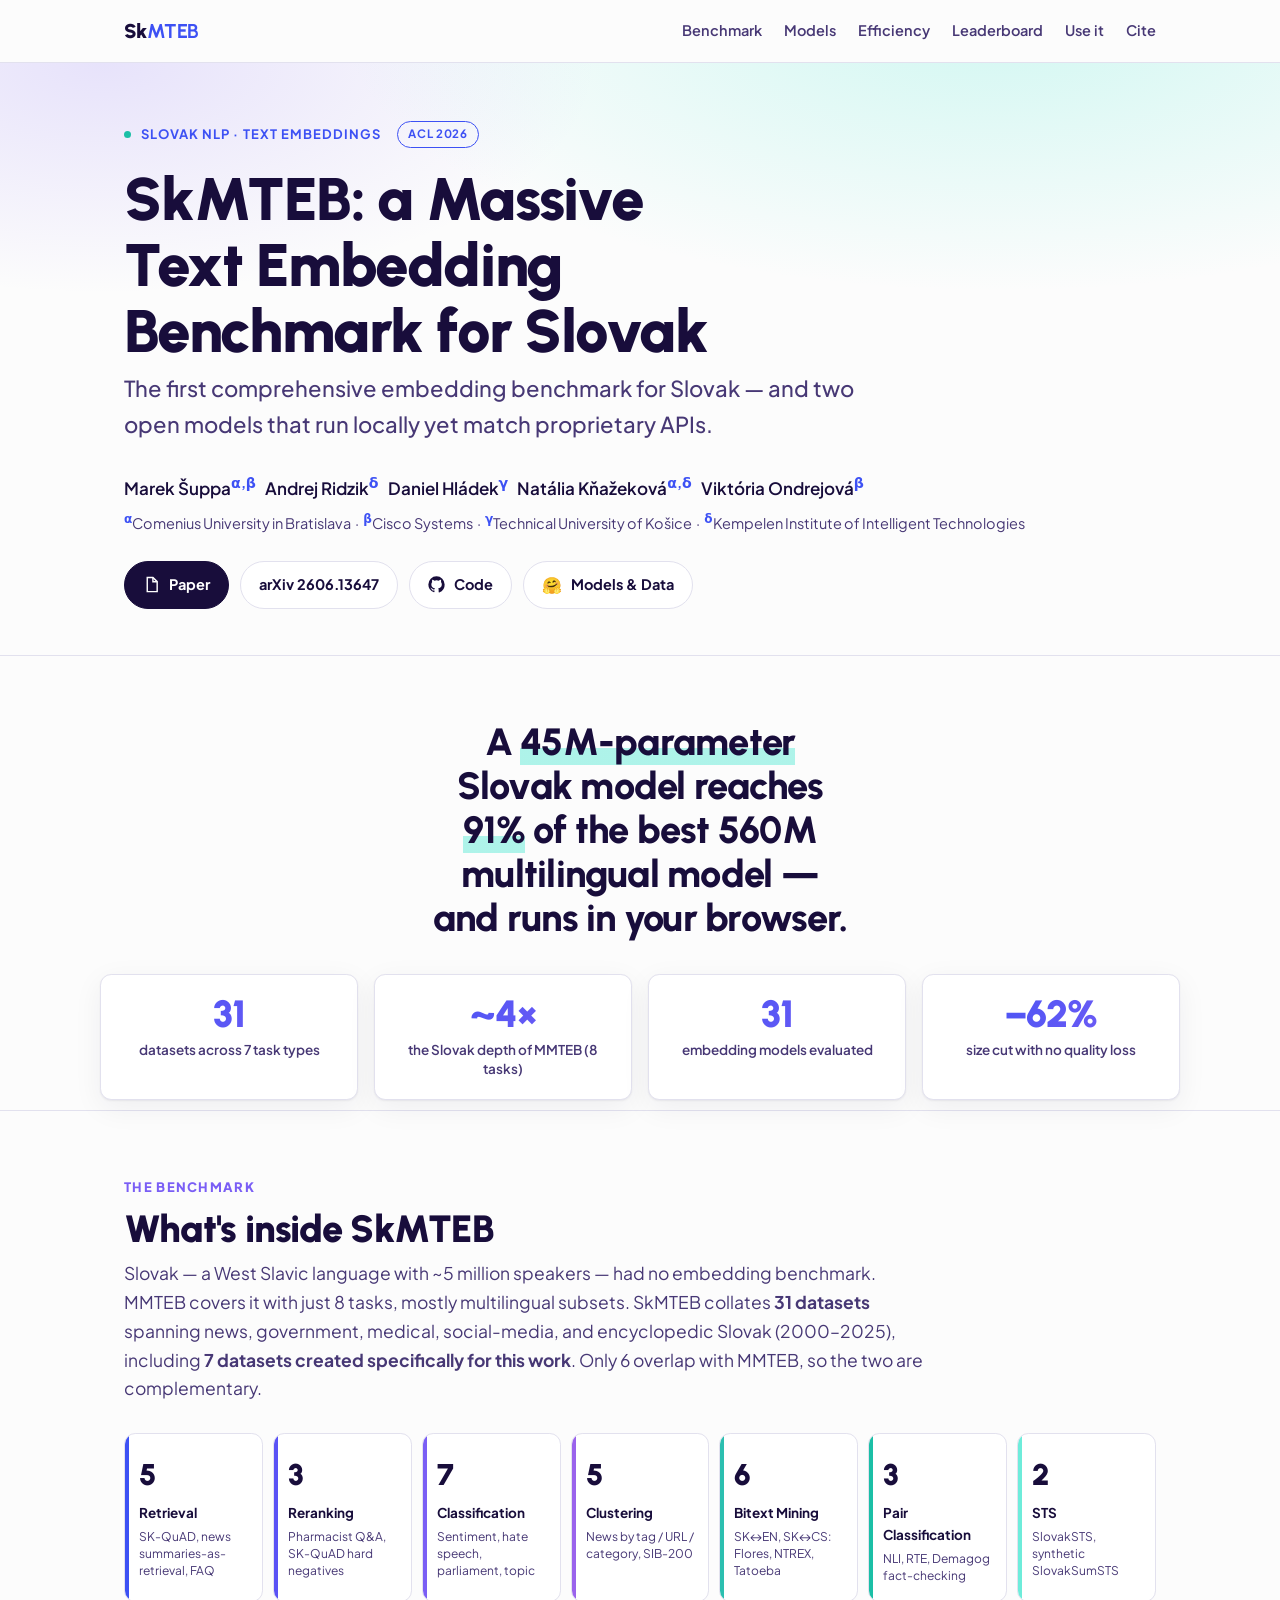
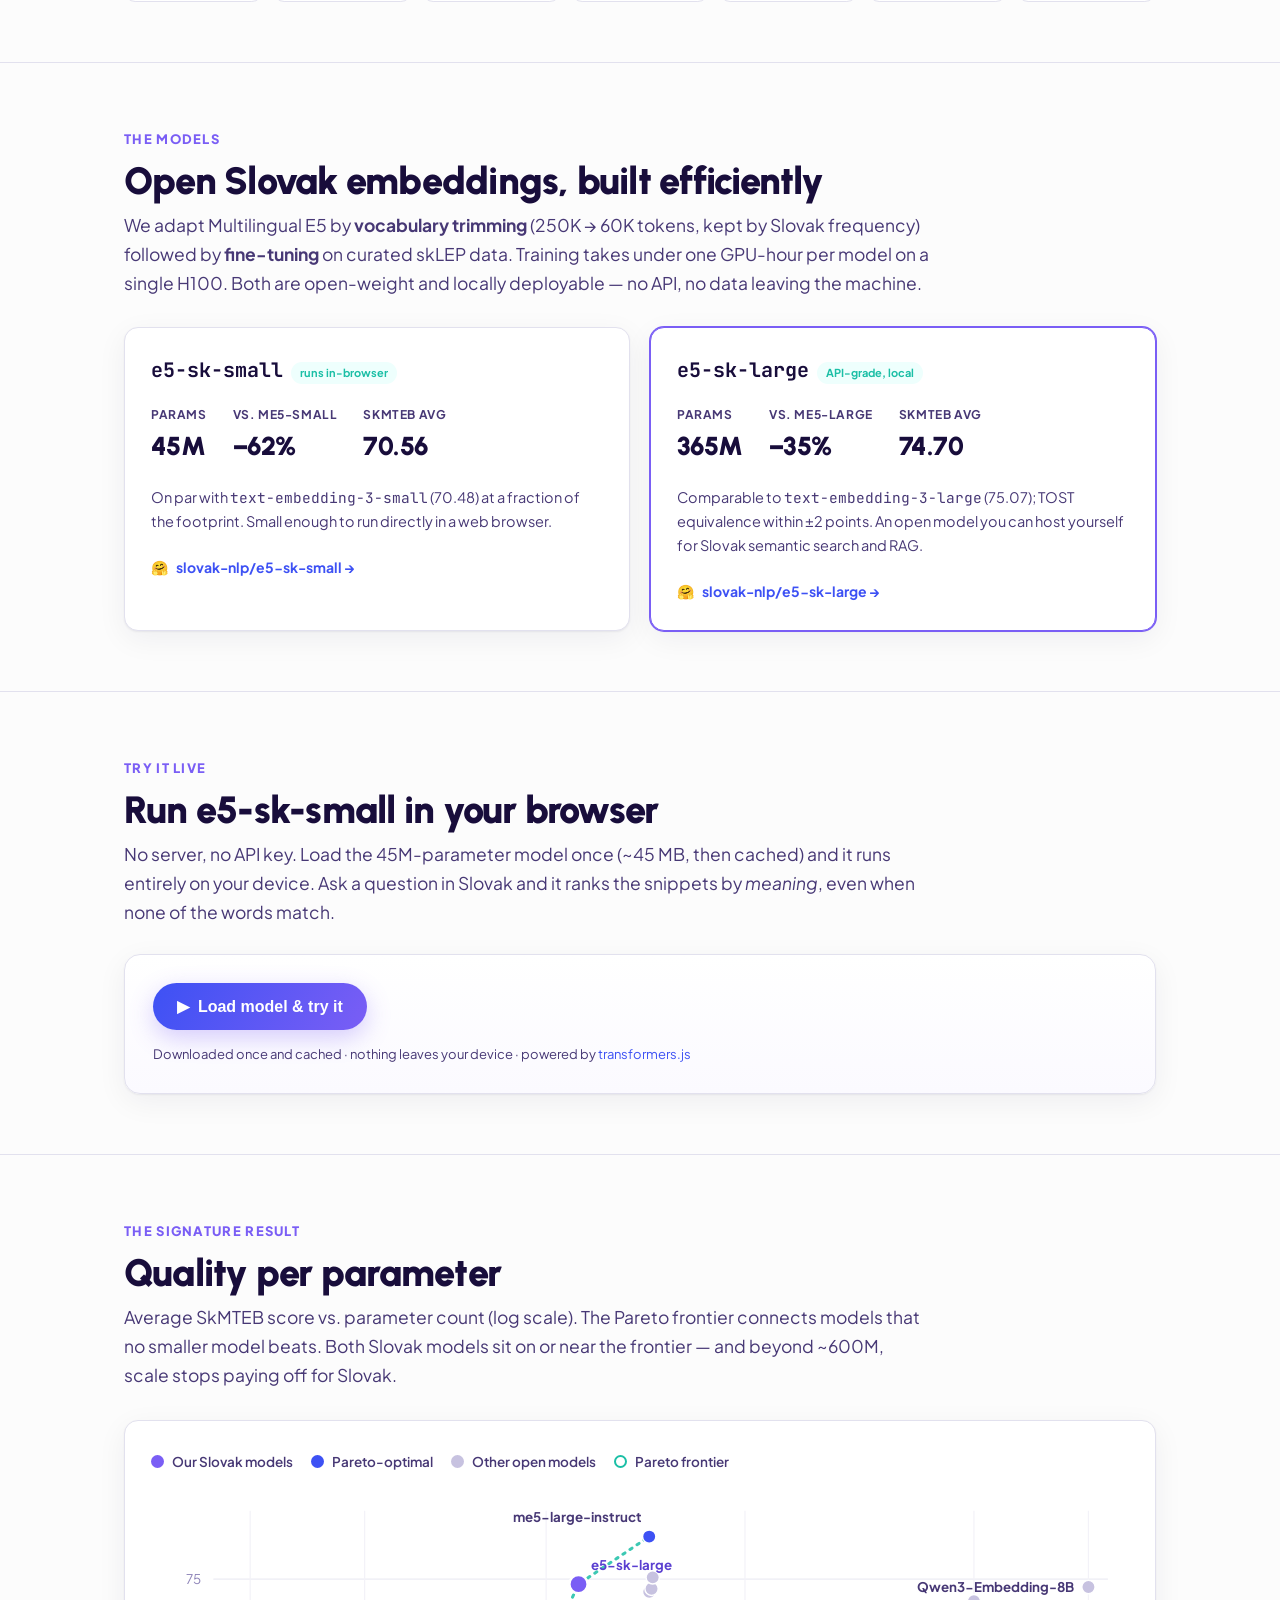
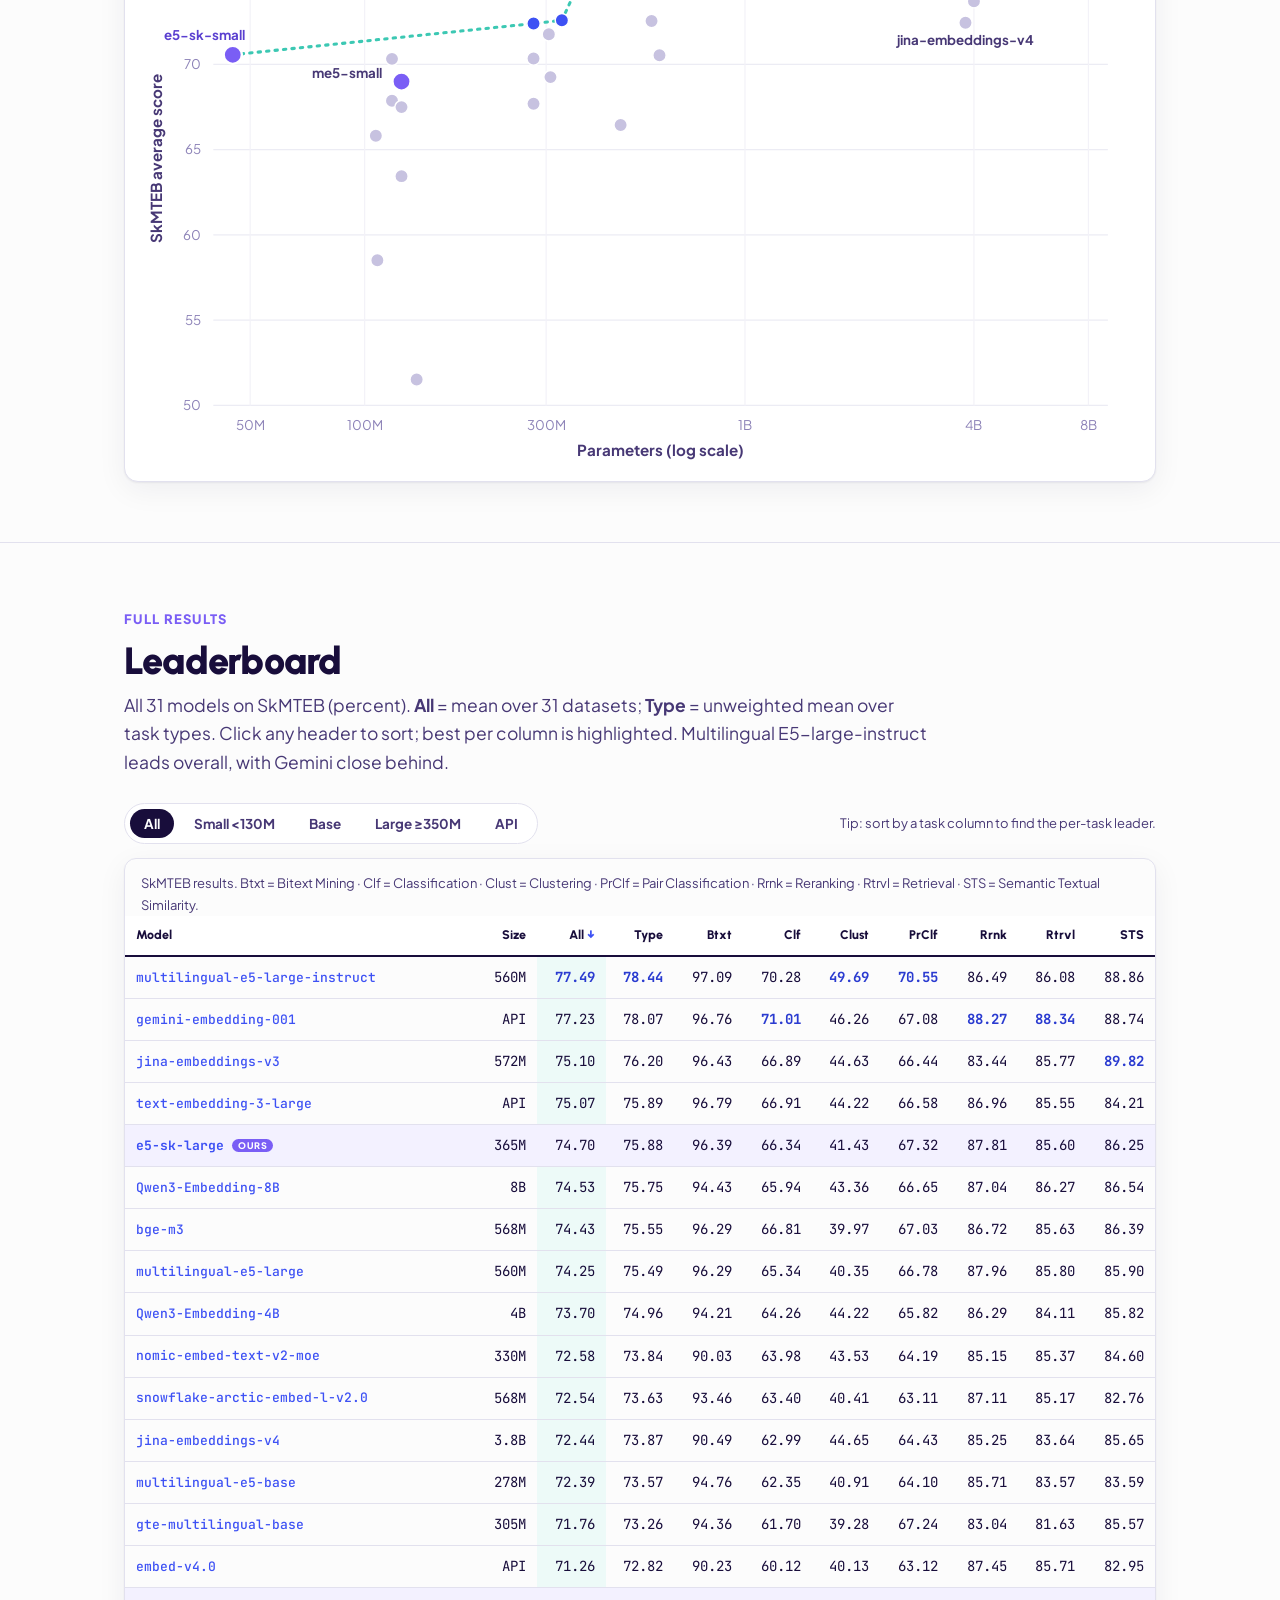
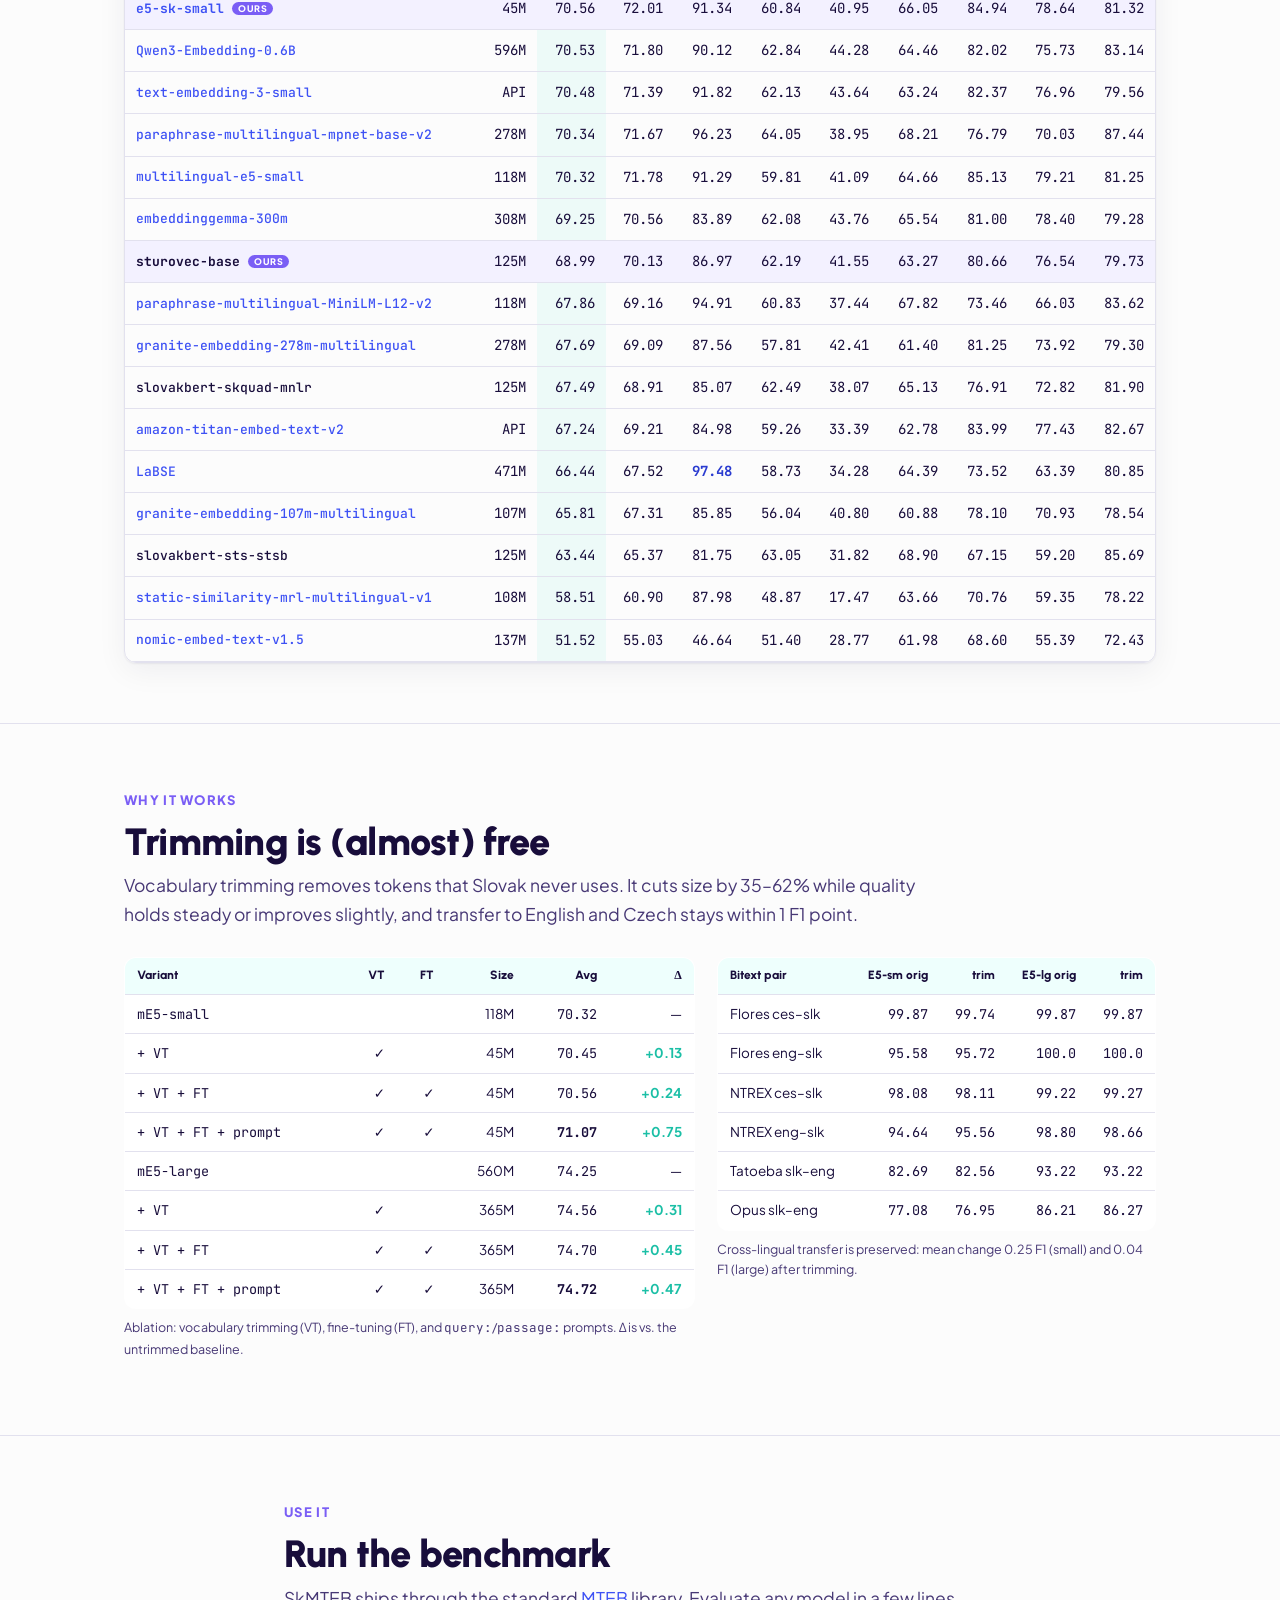
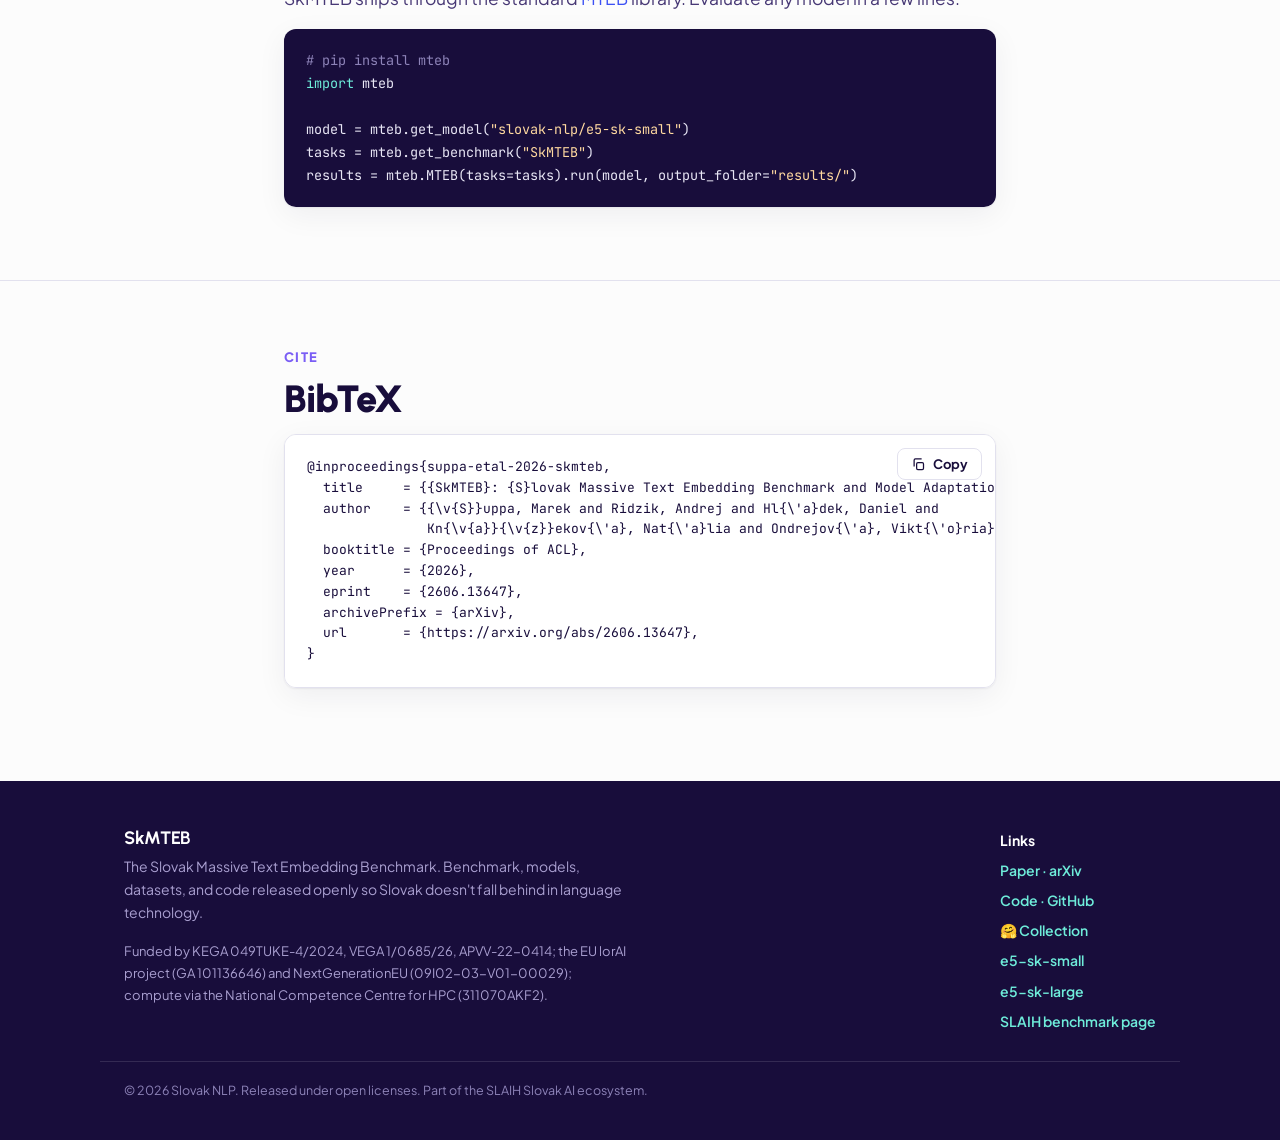
==== index.html @ c2b1ba70 "feat: add SkMTEB project page with in-browser demo The paper had no companion web page, and the SLAI" ====
<!DOCTYPE html>
<html lang="en">
<head>
<meta charset="utf-8">
<meta name="viewport" content="width=device-width, initial-scale=1">
<title>SkMTEB — Slovak Massive Text Embedding Benchmark</title>
<meta name="description" content="SkMTEB is the first comprehensive MTEB-style text embedding benchmark for Slovak: 31 datasets across 7 task types, 31 models evaluated, and two open, locally-deployable Slovak embedding models (e5-sk-small, e5-sk-large).">

<!-- Open Graph / Twitter -->
<meta property="og:type" content="website">
<meta property="og:title" content="SkMTEB — Slovak Massive Text Embedding Benchmark">
<meta property="og:description" content="The first comprehensive text embedding benchmark for Slovak. 31 datasets, 7 task types, 31 models. Two open Slovak models that run locally and match proprietary APIs.">
<meta property="og:url" content="https://slaih.sk/en/benchmarks/skmteb">
<meta name="twitter:card" content="summary_large_image">
<meta name="twitter:title" content="SkMTEB — Slovak Massive Text Embedding Benchmark">
<meta name="twitter:description" content="The first comprehensive text embedding benchmark for Slovak. 31 datasets, 7 task types, 31 models.">

<!-- Google Scholar -->
<meta name="citation_title" content="SkMTEB: Slovak Massive Text Embedding Benchmark and Model Adaptation">
<meta name="citation_author" content="Šuppa, Marek">
<meta name="citation_author" content="Ridzik, Andrej">
<meta name="citation_author" content="Hládek, Daniel">
<meta name="citation_author" content="Kňažeková, Natália">
<meta name="citation_author" content="Ondrejová, Viktória">
<meta name="citation_publication_date" content="2026">
<meta name="citation_conference_title" content="Proceedings of ACL">
<meta name="citation_arxiv_id" content="2606.13647">
<meta name="citation_pdf_url" content="https://arxiv.org/pdf/2606.13647">

<link rel="preconnect" href="https://fonts.googleapis.com">
<link rel="preconnect" href="https://fonts.gstatic.com" crossorigin>
<link href="https://fonts.googleapis.com/css2?family=Urbanist:wght@500;600;700;800;900&family=Plus+Jakarta+Sans:wght@400;500;600;700&family=JetBrains+Mono:wght@400;500;700&display=swap" rel="stylesheet">

<style>
:root{
  --blue:#3d51f4; --blue-deep:#2a3bd0;
  --violet:#7a5ef5; --mint:#6eecda; --mint-deep:#1bbfa6;
  --mint-light:#eefffd; --ink:#180d3b; --muted:#473875;
  --white:#fcfcfc; --border:#e2e1ee; --gold:#f4b740;
  --row-ours: #f3f1ff;
  --shadow: 0 1px 2px rgba(24,13,59,.06), 0 8px 30px rgba(24,13,59,.06);
  --radius:.7rem;
}
*{box-sizing:border-box}
[hidden]{display:none!important}
html{scroll-behavior:smooth}
body{
  margin:0; background:var(--white); color:var(--ink);
  font-family:"Plus Jakarta Sans",system-ui,sans-serif;
  font-size:17px; line-height:1.65; -webkit-font-smoothing:antialiased;
}
.wrap{max-width:1080px; margin:0 auto; padding:0 24px}
.narrow{max-width:760px}
h1,h2,h3,h4{font-family:Urbanist,system-ui,sans-serif; line-height:1.1; letter-spacing:-.02em; margin:0}
a{color:var(--blue); text-decoration:none}
a:hover{text-decoration:underline}
code,.mono{font-family:"JetBrains Mono",ui-monospace,monospace}
:focus-visible{outline:3px solid var(--violet); outline-offset:2px; border-radius:4px}

/* header */
.topbar{position:sticky; top:0; z-index:50; background:rgba(252,252,252,.82);
  backdrop-filter:saturate(180%) blur(12px); border-bottom:1px solid var(--border)}
.topbar .wrap{display:flex; align-items:center; gap:18px; height:62px}
.brand{font-family:Urbanist; font-weight:900; letter-spacing:-.03em; font-size:20px; color:var(--ink)}
.brand b{color:var(--blue)}
.topnav{margin-left:auto; display:flex; gap:22px; font-size:14.5px; font-weight:600}
.topnav a{color:var(--muted)} .topnav a:hover{color:var(--ink); text-decoration:none}
@media(max-width:760px){.topnav{display:none}}

/* hero */
.hero{position:relative; overflow:hidden;
  background:
    radial-gradient(1100px 460px at 78% -8%, rgba(110,236,218,.30), transparent 60%),
    radial-gradient(900px 420px at 8% 0%, rgba(122,94,245,.16), transparent 55%);
  border-bottom:1px solid var(--border)}
.hero .wrap{padding:54px 24px 46px}
.eyebrow{display:inline-flex; align-items:center; gap:10px; font-weight:700; font-size:13px;
  letter-spacing:.08em; text-transform:uppercase; color:var(--blue)}
.eyebrow .dot{width:7px;height:7px;border-radius:50%;background:var(--mint-deep)}
.venue{margin-left:6px; padding:3px 10px; border:1px solid var(--blue); border-radius:999px;
  color:var(--blue); font-size:11.5px; letter-spacing:.06em}
h1.title{font-size:clamp(34px,5.4vw,60px); font-weight:900; margin:18px 0 6px; max-width:16ch}
.subtitle{font-size:clamp(18px,2.4vw,22px); color:var(--muted); font-weight:500; max-width:48ch}
.authors{margin:26px 0 4px; font-size:17px; font-weight:600; line-height:1.9}
.authors a{color:var(--ink)}
.authors sup{color:var(--blue); font-weight:700}
.affil{color:var(--muted); font-size:14.5px; line-height:1.7}
.affil sup{color:var(--blue); font-weight:700}

/* buttons */
.actions{display:flex; flex-wrap:wrap; gap:11px; margin-top:26px}
.btn{display:inline-flex; align-items:center; gap:9px; padding:11px 18px; border-radius:999px;
  background:var(--ink); color:#fff; font-weight:700; font-size:14.5px; border:1px solid var(--ink);
  transition:transform .12s ease, box-shadow .12s ease}
.btn:hover{text-decoration:none; transform:translateY(-2px); box-shadow:var(--shadow)}
.btn.alt{background:#fff; color:var(--ink); border-color:var(--border)}
.btn.alt:hover{border-color:var(--blue); color:var(--blue)}
.btn svg{width:17px;height:17px}
.btn .hf{font-size:16px;line-height:1}

/* thesis stats */
.thesis{padding:64px 0 10px; text-align:center}
.thesis-lead{font-size:clamp(24px,3.6vw,38px); font-family:Urbanist; font-weight:800; letter-spacing:-.02em; max-width:20ch; margin:0 auto; line-height:1.16; text-wrap:balance}
.thesis-lead .hl{background:linear-gradient(transparent 62%, rgba(110,236,218,.55) 62%)}
.stat-grid{display:grid; grid-template-columns:repeat(4,1fr); gap:16px; margin-top:34px}
@media(max-width:760px){.stat-grid{grid-template-columns:repeat(2,1fr)}}
.stat{background:#fff; border:1px solid var(--border); border-radius:var(--radius); padding:20px 18px; box-shadow:var(--shadow)}
.stat .num{font-family:Urbanist; font-weight:900; font-size:38px; letter-spacing:-.03em; line-height:1;
  background:linear-gradient(120deg,var(--blue),var(--violet)); -webkit-background-clip:text; background-clip:text; color:transparent}
.stat .lbl{margin-top:8px; font-size:13.5px; color:var(--muted); font-weight:600; line-height:1.4}

/* sections */
section{padding:60px 0; border-top:1px solid var(--border)}
.kicker{font-size:13px; font-weight:800; letter-spacing:.1em; text-transform:uppercase; color:var(--violet)}
h2.sec{font-size:clamp(26px,3.6vw,38px); font-weight:900; margin:10px 0 8px}
.sec-intro{color:var(--muted); max-width:62ch; font-size:17.5px}
p{margin:0 0 16px}

/* task composition */
.tasks{display:grid; grid-template-columns:repeat(7,1fr); gap:10px; margin-top:30px}
@media(max-width:900px){.tasks{grid-template-columns:repeat(4,1fr)}}
@media(max-width:520px){.tasks{grid-template-columns:repeat(2,1fr)}}
.tcard{border:1px solid var(--border); border-radius:var(--radius); padding:16px 14px; background:#fff;
  position:relative; overflow:hidden}
.tcard::before{content:""; position:absolute; left:0; top:0; bottom:0; width:4px; background:var(--accent,var(--blue))}
.tcard .cnt{font-family:Urbanist; font-weight:900; font-size:30px; letter-spacing:-.03em}
.tcard .nm{font-size:13.5px; font-weight:700; margin-top:2px}
.tcard .ex{font-size:12px; color:var(--muted); margin-top:5px; line-height:1.4}

/* models */
.models{display:grid; grid-template-columns:1fr 1fr; gap:20px; margin-top:30px}
@media(max-width:760px){.models{grid-template-columns:1fr}}
.mcard{border:1px solid var(--border); border-radius:14px; padding:26px; background:#fff; box-shadow:var(--shadow); position:relative}
.mcard.large{border-color:var(--violet); box-shadow:0 0 0 1px var(--violet), var(--shadow)}
.mcard .mname{font-family:"JetBrains Mono"; font-weight:700; font-size:20px; color:var(--ink)}
.mcard .tag{display:inline-block; margin-left:8px; font-size:11px; font-weight:700; padding:2px 9px; border-radius:999px;
  background:var(--mint-light); color:var(--mint-deep); vertical-align:middle; font-family:"Plus Jakarta Sans"}
.mcard .mrow{display:flex; gap:26px; margin:18px 0}
.mcard .mrow .k{font-size:12px; color:var(--muted); font-weight:700; text-transform:uppercase; letter-spacing:.05em}
.mcard .mrow .v{font-family:Urbanist; font-weight:900; font-size:26px; letter-spacing:-.02em}
.mcard p{font-size:14.5px; color:var(--muted); margin:0 0 18px}
.mcard .go{display:inline-flex; align-items:center; gap:8px; font-weight:700; font-size:14px}

/* chart */
.chart-card{position:relative; margin-top:30px; border:1px solid var(--border); border-radius:14px; background:#fff; padding:24px 18px 10px; box-shadow:var(--shadow)}
.scatter-tip{position:absolute; z-index:5; pointer-events:none; background:#fff; border:1px solid var(--border);
  border-radius:11px; box-shadow:0 10px 34px rgba(24,13,59,.16); padding:13px 15px; min-width:172px; max-width:240px}
.scatter-tip[hidden]{display:none}
.scatter-tip .tn{font-family:"JetBrains Mono"; font-weight:700; font-size:13.5px; color:var(--ink); word-break:break-word; line-height:1.3}
.scatter-tip .tbadge{display:inline-block; margin-top:8px; font-size:10px; font-weight:800; letter-spacing:.05em;
  padding:2px 9px; border-radius:999px; text-transform:uppercase}
.scatter-tip .tstats{display:grid; grid-template-columns:repeat(3,auto); gap:3px 16px; margin-top:11px}
.scatter-tip .tstats .k{font-size:9.5px; color:var(--muted); font-weight:800; text-transform:uppercase; letter-spacing:.05em}
.scatter-tip .tstats .v{font-family:"JetBrains Mono"; font-weight:700; font-size:16px; color:var(--ink); letter-spacing:-.02em}
.chart-legend{display:flex; flex-wrap:wrap; gap:18px; padding:6px 8px 16px; font-size:13.5px; color:var(--muted); font-weight:600}
.chart-legend .li{display:inline-flex; align-items:center; gap:8px}
.swatch{width:13px;height:13px;border-radius:50%; display:inline-block}
#scatter{width:100%; height:auto; display:block}
#scatter text{font-family:"Plus Jakarta Sans"}
.dot{transition:r .12s ease}
.dot:hover{r:9}
.dot-label{font-size:11px; font-weight:700; font-family:"JetBrains Mono"}

/* table */
.controls{display:flex; flex-wrap:wrap; gap:10px; align-items:center; margin:26px 0 14px}
.filter{display:inline-flex; gap:6px; background:#fff; border:1px solid var(--border); border-radius:999px; padding:5px}
.filter button{border:0; background:transparent; font-family:inherit; font-weight:700; font-size:13.5px; color:var(--muted);
  padding:6px 14px; border-radius:999px; cursor:pointer}
.filter button[aria-pressed=true]{background:var(--ink); color:#fff}
.hint{font-size:13px; color:var(--muted); margin-left:auto}
.table-scroll{overflow-x:auto; border:1px solid var(--border); border-radius:12px; box-shadow:var(--shadow)}
table.lb{border-collapse:collapse; width:100%; font-size:14px; min-width:880px}
table.lb caption{text-align:left; padding:14px 16px 0; color:var(--muted); font-size:13px}
table.lb th, table.lb td{padding:9px 11px; text-align:right; white-space:nowrap; border-bottom:1px solid var(--border)}
table.lb th:nth-child(1), table.lb td:nth-child(1){text-align:left}
table.lb thead th{position:sticky; top:0; background:#fff; cursor:pointer; user-select:none;
  font-family:Urbanist; font-weight:800; font-size:12.5px; color:var(--ink); border-bottom:2px solid var(--ink)}
table.lb thead th[aria-sort=descending]::after{content:" ↓"; color:var(--blue)}
table.lb thead th[aria-sort=ascending]::after{content:" ↑"; color:var(--blue)}
table.lb td.num{font-family:"JetBrains Mono"; font-variant-numeric:tabular-nums}
table.lb td.model{font-family:"JetBrains Mono"; font-size:13px; font-weight:500}
table.lb td.best{font-weight:700; color:var(--blue-deep)}
table.lb tr.ours td{background:var(--row-ours)}
table.lb tr.ours td.model{font-weight:700}
table.lb tr.ours td.model::after{content:"OURS"; font-family:"Plus Jakarta Sans"; font-size:9px; font-weight:800;
  letter-spacing:.06em; color:#fff; background:var(--violet); padding:1px 6px; border-radius:999px; margin-left:8px; vertical-align:middle}
table.lb td.all{background:rgba(110,236,218,.10)}
table.lb tr:hover td{background:var(--mint-light)}
table.lb tr.ours:hover td{background:#ece8ff}
.grouprow td{background:var(--ink)!important; color:#fff; font-family:Urbanist; font-weight:800; font-size:12px;
  letter-spacing:.08em; text-transform:uppercase; text-align:left!important}

/* ablation + crosslingual small tables */
.mini-tables{display:grid; grid-template-columns:1.3fr 1fr; gap:22px; margin-top:28px}
@media(max-width:820px){.mini-tables{grid-template-columns:1fr}}
table.mini{border-collapse:collapse; width:100%; font-size:13.5px; background:#fff; border:1px solid var(--border); border-radius:12px; overflow:hidden}
table.mini th,table.mini td{padding:8px 12px; border-bottom:1px solid var(--border); text-align:right}
table.mini th:first-child,table.mini td:first-child{text-align:left}
table.mini thead th{font-family:Urbanist; font-weight:800; font-size:12px; background:var(--mint-light)}
table.mini td.mono{font-family:"JetBrains Mono"}
.delta{color:var(--mint-deep); font-weight:700}
.mini-cap{font-size:12.5px; color:var(--muted); margin-top:8px}

/* code */
pre.code{background:var(--ink); color:#e8e6f5; border-radius:12px; padding:20px 22px; overflow:auto;
  font-family:"JetBrains Mono"; font-size:13.5px; line-height:1.7; box-shadow:var(--shadow)}
pre.code .k{color:var(--mint)} pre.code .s{color:#ffd9a0} pre.code .c{color:#8d83b8}

/* bibtex */
.bib{position:relative}
.copy{position:absolute; top:14px; right:14px; background:#fff; color:var(--ink); border:1px solid var(--border);
  border-radius:8px; padding:7px 13px; font-family:inherit; font-weight:700; font-size:13px; cursor:pointer; display:inline-flex; gap:7px; align-items:center}
.copy:hover{border-color:var(--blue); color:var(--blue)}
pre.bibtex{background:#fff; border:1px solid var(--border); border-radius:12px; padding:22px; overflow:auto;
  font-family:"JetBrains Mono"; font-size:13px; line-height:1.6; color:var(--ink); box-shadow:var(--shadow)}

/* demo */
#demo .demo-card{margin-top:28px; border:1px solid var(--border); border-radius:16px;
  background:linear-gradient(180deg,#fff,#fbfaff); padding:28px; box-shadow:var(--shadow)}
.demo-idle{display:flex; flex-direction:column; align-items:flex-start; gap:14px}
.btn.demo-go{font-size:16px; padding:14px 24px; background:linear-gradient(120deg,var(--blue),var(--violet));
  border:0; box-shadow:0 8px 24px rgba(122,94,245,.3)}
.demo-note{font-size:13px; color:var(--muted); margin:0; line-height:1.6}
.demo-note code{font-size:12px; background:var(--mint-light); padding:1px 5px; border-radius:4px; color:var(--mint-deep)}
.demo-progress{display:flex; flex-direction:column; gap:12px; padding:10px 0}
.demo-bar{height:10px; background:var(--mint-light); border-radius:999px; overflow:hidden}
#demoBar{height:100%; width:0%; border-radius:999px;
  background:linear-gradient(90deg,var(--mint-deep),var(--blue),var(--violet)); background-size:200% 100%;
  transition:width .25s ease; animation:demoShimmer 1.5s linear infinite}
@keyframes demoShimmer{to{background-position:-200% 0}}
.demo-bartop{display:flex; align-items:center; gap:14px; flex-wrap:wrap; margin-bottom:16px}
.demo-search{display:flex; align-items:center; flex:1; min-width:260px; border:1px solid var(--border);
  border-radius:12px; background:#fff; padding:4px 4px 4px 14px; transition:border-color .15s, box-shadow .15s}
.demo-search:focus-within{border-color:var(--blue); box-shadow:0 0 0 3px rgba(61,81,244,.14)}
.demo-prefix{font-family:"JetBrains Mono"; font-size:13px; font-weight:700; color:var(--violet); user-select:none}
.demo-search input{flex:1; font:inherit; font-size:15.5px; padding:10px 12px; border:0; outline:none; background:transparent; color:var(--ink)}
.demo-search .btn{padding:10px 18px; font-size:14.5px}
.demo-live{display:inline-flex; align-items:center; gap:7px; font-size:12.5px; font-weight:700; color:var(--mint-deep)}
.demo-dot{width:8px; height:8px; border-radius:50%; background:var(--mint-deep); animation:demoPulse 2s infinite}
@keyframes demoPulse{0%{box-shadow:0 0 0 0 rgba(27,191,166,.5)}70%{box-shadow:0 0 0 7px rgba(27,191,166,0)}100%{box-shadow:0 0 0 0 rgba(27,191,166,0)}}
.demo-examples{display:flex; flex-wrap:wrap; gap:8px; margin-bottom:18px}
.demo-chip{font:inherit; font-size:13px; font-weight:600; color:var(--muted); background:#fff;
  border:1px solid var(--border); border-radius:999px; padding:7px 14px; cursor:pointer; transition:border-color .15s, color .15s, transform .15s}
.demo-chip:hover{border-color:var(--violet); color:var(--violet); transform:translateY(-1px)}
.demo-results{list-style:none; margin:0; padding:0}
.demo-item{display:flex; align-items:center; gap:14px; background:#fff; border:1px solid var(--border);
  border-radius:12px; padding:13px 16px; margin-bottom:9px; will-change:transform}
.demo-item.is-top{border-color:var(--violet); box-shadow:0 0 0 1px var(--violet), 0 10px 30px rgba(122,94,245,.14)}
.demo-rank{font-family:Urbanist; font-weight:900; font-size:16px; color:var(--muted); width:22px; text-align:center; flex:none}
.demo-item.is-top .demo-rank{color:var(--violet)}
.demo-body{flex:1; min-width:0}
.demo-text{font-size:14.5px; color:var(--ink); line-height:1.45}
.demo-badge{display:inline-block; margin-left:8px; font-size:9.5px; font-weight:800; letter-spacing:.05em;
  text-transform:uppercase; color:#fff; background:var(--violet); padding:2px 7px; border-radius:999px; vertical-align:middle}
.demo-meter{height:5px; margin-top:9px; background:var(--mint-light); border-radius:999px; overflow:hidden}
.demo-meter i{display:block; height:100%; width:0; border-radius:999px;
  background:linear-gradient(90deg,var(--mint-deep),var(--violet)); transition:width .5s cubic-bezier(.2,.7,.2,1)}
.demo-meta{flex:none; text-align:right; display:flex; flex-direction:column; align-items:flex-end; gap:3px}
.demo-score{font-family:"JetBrains Mono"; font-weight:700; font-size:15px; color:var(--blue-deep)}
.demo-tag{font-size:11px; color:var(--muted); font-weight:600}
@media(max-width:560px){.demo-meta .demo-tag{display:none}}

/* footer */
footer{background:var(--ink); color:#c9c1e8; padding:48px 0 40px; margin-top:20px}
footer .wrap{display:flex; flex-wrap:wrap; gap:30px; justify-content:space-between}
footer h4{color:#fff; font-size:18px; margin-bottom:6px}
footer a{color:var(--mint)}
footer .ack{max-width:60ch; font-size:13px; line-height:1.7; color:#a99fd0}
.foot-links{display:flex; flex-direction:column; gap:7px; font-size:14px; font-weight:600}
.foot-bottom{border-top:1px solid rgba(255,255,255,.12); margin-top:28px; padding-top:18px; font-size:12.5px; color:#8d83b8}

@media (prefers-reduced-motion: reduce){*{transition:none!important; scroll-behavior:auto!important}}
</style>
</head>
<body>

<header class="topbar">
  <div class="wrap">
    <span class="brand">Sk<b>MTEB</b></span>
    <nav class="topnav" aria-label="Section navigation">
      <a href="#benchmark">Benchmark</a>
      <a href="#models">Models</a>
      <a href="#efficiency">Efficiency</a>
      <a href="#leaderboard">Leaderboard</a>
      <a href="#usage">Use it</a>
      <a href="#cite">Cite</a>
    </nav>
  </div>
</header>

<!-- HERO -->
<div class="hero">
  <div class="wrap">
    <span class="eyebrow"><span class="dot"></span> Slovak NLP · Text Embeddings <span class="venue">ACL 2026</span></span>
    <h1 class="title">SkMTEB: a Massive Text Embedding Benchmark for Slovak</h1>
    <p class="subtitle">The first comprehensive embedding benchmark for Slovak — and two open models that run locally yet match proprietary APIs.</p>

    <div class="authors">
      <a href="mailto:marek@suppa.sk">Marek Šuppa</a><sup>α,β</sup> &nbsp;
      Andrej Ridzik<sup>δ</sup> &nbsp;
      Daniel Hládek<sup>γ</sup> &nbsp;
      Natália Kňažeková<sup>α,δ</sup> &nbsp;
      Viktória Ondrejová<sup>β</sup>
    </div>
    <div class="affil">
      <sup>α</sup>Comenius University in Bratislava &nbsp;·&nbsp;
      <sup>β</sup>Cisco Systems &nbsp;·&nbsp;
      <sup>γ</sup>Technical University of Košice &nbsp;·&nbsp;
      <sup>δ</sup>Kempelen Institute of Intelligent Technologies
    </div>

    <div class="actions">
      <a class="btn" href="https://arxiv.org/abs/2606.13647">
        <svg viewBox="0 0 24 24" fill="currentColor"><path d="M6 2h9l5 5v15a0 0 0 0 1 0 0H6a0 0 0 0 1 0 0V2z" opacity=".0"/><path d="M14 2v6h6" fill="none" stroke="currentColor" stroke-width="2"/><path d="M6 2h8l6 6v14H6z" fill="none" stroke="currentColor" stroke-width="2"/></svg>
        Paper</a>
      <a class="btn alt" href="https://arxiv.org/pdf/2606.13647">arXiv 2606.13647</a>
      <a class="btn alt" href="https://github.com/slovak-nlp/skmteb">
        <svg viewBox="0 0 24 24" fill="currentColor"><path d="M12 .5A11.5 11.5 0 0 0 .5 12a11.5 11.5 0 0 0 7.86 10.92c.58.1.79-.25.79-.56v-2c-3.2.7-3.88-1.36-3.88-1.36-.53-1.34-1.3-1.7-1.3-1.7-1.06-.72.08-.7.08-.7 1.17.08 1.79 1.2 1.79 1.2 1.04 1.79 2.73 1.27 3.4.97.1-.76.41-1.27.74-1.56-2.55-.29-5.24-1.28-5.24-5.7 0-1.26.45-2.29 1.19-3.1-.12-.29-.52-1.46.11-3.05 0 0 .97-.31 3.18 1.18a11 11 0 0 1 5.8 0c2.2-1.49 3.17-1.18 3.17-1.18.63 1.59.23 2.76.11 3.05.74.81 1.19 1.84 1.19 3.1 0 4.43-2.7 5.4-5.26 5.69.42.36.8 1.08.8 2.18v3.23c0 .31.21.67.8.56A11.5 11.5 0 0 0 23.5 12 11.5 11.5 0 0 0 12 .5z"/></svg>
        Code</a>
      <a class="btn alt" href="https://huggingface.co/collections/slovak-nlp/skmteb"><span class="hf">🤗</span> Models &amp; Data</a>
    </div>
  </div>
</div>

<!-- THESIS -->
<div class="wrap thesis">
  <p class="thesis-lead">A <span class="hl">45M-parameter</span> Slovak model reaches <span class="hl">91%</span> of the best 560M multilingual model — and runs in your browser.</p>
  <div class="stat-grid">
    <div class="stat"><div class="num">31</div><div class="lbl">datasets across 7 task types</div></div>
    <div class="stat"><div class="num">~4×</div><div class="lbl">the Slovak depth of MMTEB (8 tasks)</div></div>
    <div class="stat"><div class="num">31</div><div class="lbl">embedding models evaluated</div></div>
    <div class="stat"><div class="num">−62%</div><div class="lbl">size cut with no quality loss</div></div>
  </div>
</div>

<!-- BENCHMARK -->
<section id="benchmark">
  <div class="wrap">
    <span class="kicker">The benchmark</span>
    <h2 class="sec">What's inside SkMTEB</h2>
    <p class="sec-intro">Slovak — a West Slavic language with ~5 million speakers — had no embedding benchmark. MMTEB covers it with just 8 tasks, mostly multilingual subsets. SkMTEB collates <strong>31 datasets</strong> spanning news, government, medical, social-media, and encyclopedic Slovak (2000–2025), including <strong>7 datasets created specifically for this work</strong>. Only 6 overlap with MMTEB, so the two are complementary.</p>

    <div class="tasks">
      <div class="tcard" style="--accent:#3d51f4"><div class="cnt">5</div><div class="nm">Retrieval</div><div class="ex">SK-QuAD, news summaries-as-retrieval, FAQ</div></div>
      <div class="tcard" style="--accent:#5a52f5"><div class="cnt">3</div><div class="nm">Reranking</div><div class="ex">Pharmacist Q&amp;A, SK-QuAD hard negatives</div></div>
      <div class="tcard" style="--accent:#7a5ef5"><div class="cnt">7</div><div class="nm">Classification</div><div class="ex">Sentiment, hate speech, parliament, topic</div></div>
      <div class="tcard" style="--accent:#9a63ec"><div class="cnt">5</div><div class="nm">Clustering</div><div class="ex">News by tag / URL / category, SIB-200</div></div>
      <div class="tcard" style="--accent:#2bbfb0"><div class="cnt">6</div><div class="nm">Bitext Mining</div><div class="ex">SK↔EN, SK↔CS: Flores, NTREX, Tatoeba</div></div>
      <div class="tcard" style="--accent:#1bbfa6"><div class="cnt">3</div><div class="nm">Pair Classification</div><div class="ex">NLI, RTE, Demagog fact-checking</div></div>
      <div class="tcard" style="--accent:#6eecda"><div class="cnt">2</div><div class="nm">STS</div><div class="ex">SlovakSTS, synthetic SlovakSumSTS</div></div>
    </div>
  </div>
</section>

<!-- MODELS -->
<section id="models">
  <div class="wrap">
    <span class="kicker">The models</span>
    <h2 class="sec">Open Slovak embeddings, built efficiently</h2>
    <p class="sec-intro">We adapt Multilingual E5 by <strong>vocabulary trimming</strong> (250K → 60K tokens, kept by Slovak frequency) followed by <strong>fine-tuning</strong> on curated skLEP data. Training takes under one GPU-hour per model on a single H100. Both are open-weight and locally deployable — no API, no data leaving the machine.</p>

    <div class="models">
      <div class="mcard">
        <div><span class="mname">e5-sk-small</span><span class="tag">runs in-browser</span></div>
        <div class="mrow">
          <div><div class="k">Params</div><div class="v">45M</div></div>
          <div><div class="k">vs. mE5-small</div><div class="v">−62%</div></div>
          <div><div class="k">SkMTEB avg</div><div class="v">70.56</div></div>
        </div>
        <p>On par with <code>text-embedding-3-small</code> (70.48) at a fraction of the footprint. Small enough to run directly in a web browser.</p>
        <a class="go" href="https://huggingface.co/slovak-nlp/e5-sk-small"><span class="hf">🤗</span> slovak-nlp/e5-sk-small →</a>
      </div>
      <div class="mcard large">
        <div><span class="mname">e5-sk-large</span><span class="tag">API-grade, local</span></div>
        <div class="mrow">
          <div><div class="k">Params</div><div class="v">365M</div></div>
          <div><div class="k">vs. mE5-large</div><div class="v">−35%</div></div>
          <div><div class="k">SkMTEB avg</div><div class="v">74.70</div></div>
        </div>
        <p>Comparable to <code>text-embedding-3-large</code> (75.07); TOST equivalence within ±2 points. An open model you can host yourself for Slovak semantic search and RAG.</p>
        <a class="go" href="https://huggingface.co/slovak-nlp/e5-sk-large"><span class="hf">🤗</span> slovak-nlp/e5-sk-large →</a>
      </div>
    </div>
  </div>
</section>

<!-- DEMO -->
<section id="demo">
  <div class="wrap">
    <span class="kicker">Try it live</span>
    <h2 class="sec">Run e5-sk-small in your browser</h2>
    <p class="sec-intro">No server, no API key. Load the 45M-parameter model once (~45&nbsp;MB, then cached) and it runs entirely on your device. Ask a question in Slovak and it ranks the snippets by <em>meaning</em>, even when none of the words match.</p>

    <div class="demo-card">
      <div id="demoIdle" class="demo-idle">
        <button id="demoLoad" class="btn demo-go" type="button">▶&nbsp; Load model &amp; try it</button>
        <p class="demo-note">Downloaded once and cached · nothing leaves your device · powered by <a href="https://github.com/huggingface/transformers.js">transformers.js</a></p>
      </div>

      <div id="demoProgress" class="demo-progress" hidden>
        <div class="demo-bar"><div id="demoBar"></div></div>
        <span id="demoStatus" class="demo-note">Starting…</span>
      </div>

      <div id="demoUI" class="demo-ui" hidden>
        <div class="demo-bartop">
          <form id="demoForm" class="demo-search">
            <span class="demo-prefix">query:</span>
            <input id="demoQ" type="text" lang="sk" autocomplete="off" aria-label="Search query in Slovak" placeholder="Spýtajte sa po slovensky…">
            <button class="btn" type="submit">Hľadať</button>
          </form>
          <span class="demo-live"><span class="demo-dot"></span> running on-device</span>
        </div>
        <div class="demo-examples" id="demoExamples"></div>
        <ol id="demoResults" class="demo-results" aria-live="polite"></ol>
        <p class="demo-note" style="margin-top:14px">Each snippet is prefixed with <code>passage:</code>, the query with <code>query:</code>, then ranked by cosine similarity — the same recipe used to score the model on SkMTEB.</p>
      </div>
    </div>
  </div>
</section>

<!-- EFFICIENCY -->
<section id="efficiency">
  <div class="wrap">
    <span class="kicker">The signature result</span>
    <h2 class="sec">Quality per parameter</h2>
    <p class="sec-intro">Average SkMTEB score vs. parameter count (log scale). The Pareto frontier connects models that no smaller model beats. Both Slovak models sit on or near the frontier — and beyond ~600M, scale stops paying off for Slovak.</p>

    <div class="chart-card">
      <div class="chart-legend">
        <span class="li"><span class="swatch" style="background:#7a5ef5"></span> Our Slovak models</span>
        <span class="li"><span class="swatch" style="background:#3d51f4"></span> Pareto-optimal</span>
        <span class="li"><span class="swatch" style="background:#c7c2e0"></span> Other open models</span>
        <span class="li"><span class="swatch" style="border:2px solid #1bbfa6;background:#fff"></span> Pareto frontier</span>
      </div>
      <svg id="scatter" viewBox="0 0 820 480" role="img" aria-label="Scatter plot of SkMTEB average score versus model parameter count, with Slovak models near the Pareto frontier."></svg>
      <div id="scatter-tip" class="scatter-tip" hidden></div>
    </div>
  </div>
</section>

<!-- LEADERBOARD -->
<section id="leaderboard">
  <div class="wrap">
    <span class="kicker">Full results</span>
    <h2 class="sec">Leaderboard</h2>
    <p class="sec-intro">All 31 models on SkMTEB (percent). <strong>All</strong> = mean over 31 datasets; <strong>Type</strong> = unweighted mean over task types. Click any header to sort; best per column is highlighted. Multilingual E5-large-instruct leads overall, with Gemini close behind.</p>

    <div class="controls">
      <div class="filter" role="group" aria-label="Filter by model size">
        <button data-f="all" aria-pressed="true">All</button>
        <button data-f="small" aria-pressed="false">Small &lt;130M</button>
        <button data-f="base" aria-pressed="false">Base</button>
        <button data-f="large" aria-pressed="false">Large ≥350M</button>
        <button data-f="api" aria-pressed="false">API</button>
      </div>
      <span class="hint">Tip: sort by a task column to find the per-task leader.</span>
    </div>

    <div class="table-scroll">
      <table class="lb" id="lb">
        <caption>SkMTEB results. Btxt = Bitext Mining · Clf = Classification · Clust = Clustering · PrClf = Pair Classification · Rrnk = Reranking · Rtrvl = Retrieval · STS = Semantic Textual Similarity.</caption>
        <thead><tr id="lbhead"></tr></thead>
        <tbody id="lbbody"></tbody>
      </table>
    </div>
  </div>
</section>

<!-- ABLATION -->
<section id="ablation">
  <div class="wrap">
    <span class="kicker">Why it works</span>
    <h2 class="sec">Trimming is (almost) free</h2>
    <p class="sec-intro">Vocabulary trimming removes tokens that Slovak never uses. It cuts size by 35–62% while quality holds steady or improves slightly, and transfer to English and Czech stays within 1 F1 point.</p>

    <div class="mini-tables">
      <div>
        <table class="mini">
          <thead><tr><th>Variant</th><th>VT</th><th>FT</th><th>Size</th><th>Avg</th><th>Δ</th></tr></thead>
          <tbody>
            <tr><td class="mono">mE5-small</td><td></td><td></td><td>118M</td><td class="mono">70.32</td><td>—</td></tr>
            <tr><td class="mono">+ VT</td><td>✓</td><td></td><td>45M</td><td class="mono">70.45</td><td class="delta">+0.13</td></tr>
            <tr><td class="mono">+ VT + FT</td><td>✓</td><td>✓</td><td>45M</td><td class="mono">70.56</td><td class="delta">+0.24</td></tr>
            <tr><td class="mono">+ VT + FT + prompt</td><td>✓</td><td>✓</td><td>45M</td><td class="mono"><strong>71.07</strong></td><td class="delta">+0.75</td></tr>
            <tr><td class="mono">mE5-large</td><td></td><td></td><td>560M</td><td class="mono">74.25</td><td>—</td></tr>
            <tr><td class="mono">+ VT</td><td>✓</td><td></td><td>365M</td><td class="mono">74.56</td><td class="delta">+0.31</td></tr>
            <tr><td class="mono">+ VT + FT</td><td>✓</td><td>✓</td><td>365M</td><td class="mono">74.70</td><td class="delta">+0.45</td></tr>
            <tr><td class="mono">+ VT + FT + prompt</td><td>✓</td><td>✓</td><td>365M</td><td class="mono"><strong>74.72</strong></td><td class="delta">+0.47</td></tr>
          </tbody>
        </table>
        <p class="mini-cap">Ablation: vocabulary trimming (VT), fine-tuning (FT), and <code>query:</code>/<code>passage:</code> prompts. Δ is vs. the untrimmed baseline.</p>
      </div>
      <div>
        <table class="mini">
          <thead><tr><th>Bitext pair</th><th>E5-sm orig</th><th>trim</th><th>E5-lg orig</th><th>trim</th></tr></thead>
          <tbody>
            <tr><td>Flores ces–slk</td><td class="mono">99.87</td><td class="mono">99.74</td><td class="mono">99.87</td><td class="mono">99.87</td></tr>
            <tr><td>Flores eng–slk</td><td class="mono">95.58</td><td class="mono">95.72</td><td class="mono">100.0</td><td class="mono">100.0</td></tr>
            <tr><td>NTREX ces–slk</td><td class="mono">98.08</td><td class="mono">98.11</td><td class="mono">99.22</td><td class="mono">99.27</td></tr>
            <tr><td>NTREX eng–slk</td><td class="mono">94.64</td><td class="mono">95.56</td><td class="mono">98.80</td><td class="mono">98.66</td></tr>
            <tr><td>Tatoeba slk–eng</td><td class="mono">82.69</td><td class="mono">82.56</td><td class="mono">93.22</td><td class="mono">93.22</td></tr>
            <tr><td>Opus slk–eng</td><td class="mono">77.08</td><td class="mono">76.95</td><td class="mono">86.21</td><td class="mono">86.27</td></tr>
          </tbody>
        </table>
        <p class="mini-cap">Cross-lingual transfer is preserved: mean change 0.25 F1 (small) and 0.04 F1 (large) after trimming.</p>
      </div>
    </div>
  </div>
</section>

<!-- USAGE -->
<section id="usage">
  <div class="wrap narrow">
    <span class="kicker">Use it</span>
    <h2 class="sec">Run the benchmark</h2>
    <p class="sec-intro">SkMTEB ships through the standard <a href="https://github.com/embeddings-benchmark/mteb">MTEB</a> library. Evaluate any model in a few lines.</p>
<pre class="code"><span class="c"># pip install mteb</span>
<span class="k">import</span> mteb

model = mteb.get_model(<span class="s">"slovak-nlp/e5-sk-small"</span>)
tasks = mteb.get_benchmark(<span class="s">"SkMTEB"</span>)
results = mteb.MTEB(tasks=tasks).run(model, output_folder=<span class="s">"results/"</span>)</pre>
  </div>
</section>

<!-- CITE -->
<section id="cite">
  <div class="wrap narrow">
    <span class="kicker">Cite</span>
    <h2 class="sec">BibTeX</h2>
    <div class="bib">
      <button class="copy" id="copyBtn" aria-label="Copy BibTeX to clipboard">
        <svg width="15" height="15" viewBox="0 0 24 24" fill="none" stroke="currentColor" stroke-width="2"><rect x="9" y="9" width="11" height="11" rx="2"/><path d="M5 15V5a2 2 0 0 1 2-2h10"/></svg>
        <span id="copyTxt">Copy</span>
      </button>
<pre class="bibtex" id="bibtex">@inproceedings{suppa-etal-2026-skmteb,
  title     = {{SkMTEB}: {S}lovak Massive Text Embedding Benchmark and Model Adaptation},
  author    = {{\v{S}}uppa, Marek and Ridzik, Andrej and Hl{\'a}dek, Daniel and
               Kn{\v{a}}{\v{z}}ekov{\'a}, Nat{\'a}lia and Ondrejov{\'a}, Vikt{\'o}ria},
  booktitle = {Proceedings of ACL},
  year      = {2026},
  eprint    = {2606.13647},
  archivePrefix = {arXiv},
  url       = {https://arxiv.org/abs/2606.13647},
}</pre>
    </div>
  </div>
</section>

<footer>
  <div class="wrap">
    <div style="max-width:42ch">
      <h4>SkMTEB</h4>
      <p style="color:#a99fd0;font-size:14px">The Slovak Massive Text Embedding Benchmark. Benchmark, models, datasets, and code released openly so Slovak doesn't fall behind in language technology.</p>
      <p class="ack">Funded by KEGA 049TUKE-4/2024, VEGA 1/0685/26, APVV-22-0414; the EU lorAI project (GA 101136646) and NextGenerationEU (09I02-03-V01-00029); compute via the National Competence Centre for HPC (311070AKF2).</p>
    </div>
    <div class="foot-links">
      <strong style="color:#fff">Links</strong>
      <a href="https://arxiv.org/abs/2606.13647">Paper · arXiv</a>
      <a href="https://github.com/slovak-nlp/skmteb">Code · GitHub</a>
      <a href="https://huggingface.co/collections/slovak-nlp/skmteb">🤗 Collection</a>
      <a href="https://huggingface.co/slovak-nlp/e5-sk-small">e5-sk-small</a>
      <a href="https://huggingface.co/slovak-nlp/e5-sk-large">e5-sk-large</a>
      <a href="https://slaih.sk/en/benchmarks/skmteb">SLAIH benchmark page</a>
    </div>
  </div>
  <div class="wrap foot-bottom">© 2026 Slovak NLP. Released under open licenses. Part of the SLAIH Slovak AI ecosystem.</div>
</footer>

<script>
// ---- Leaderboard data: [model, paramsLabel, paramsM(null=API), class, ours, hf, All, Type, Btxt, Clf, Clust, PrClf, Rrnk, Rtrvl, STS]
const HF="https://huggingface.co/";
const DATA=[
 ["e5-sk-small","45M",45,"small",1,HF+"slovak-nlp/e5-sk-small",70.56,72.01,91.34,60.84,40.95,66.05,84.94,78.64,81.32],
 ["granite-embedding-107m-multilingual","107M",107,"small",0,HF+"ibm-granite/granite-embedding-107m-multilingual",65.81,67.31,85.85,56.04,40.80,60.88,78.10,70.93,78.54],
 ["static-similarity-mrl-multilingual-v1","108M",108,"small",0,HF+"sentence-transformers/static-similarity-mrl-multilingual-v1",58.51,60.90,87.98,48.87,17.47,63.66,70.76,59.35,78.22],
 ["multilingual-e5-small","118M",118,"small",0,HF+"intfloat/multilingual-e5-small",70.32,71.78,91.29,59.81,41.09,64.66,85.13,79.21,81.25],
 ["paraphrase-multilingual-MiniLM-L12-v2","118M",118,"small",0,HF+"sentence-transformers/paraphrase-multilingual-MiniLM-L12-v2",67.86,69.16,94.91,60.83,37.44,67.82,73.46,66.03,83.62],
 ["slovakbert-skquad-mnlr","125M",125,"small",0,"",67.49,68.91,85.07,62.49,38.07,65.13,76.91,72.82,81.90],
 ["slovakbert-sts-stsb","125M",125,"small",0,"",63.44,65.37,81.75,63.05,31.82,68.90,67.15,59.20,85.69],
 ["sturovec-base","125M",125,"small",1,"",68.99,70.13,86.97,62.19,41.55,63.27,80.66,76.54,79.73],
 ["nomic-embed-text-v1.5","137M",137,"base",0,HF+"nomic-ai/nomic-embed-text-v1.5",51.52,55.03,46.64,51.40,28.77,61.98,68.60,55.39,72.43],
 ["granite-embedding-278m-multilingual","278M",278,"base",0,HF+"ibm-granite/granite-embedding-278m-multilingual",67.69,69.09,87.56,57.81,42.41,61.40,81.25,73.92,79.30],
 ["multilingual-e5-base","278M",278,"base",0,HF+"intfloat/multilingual-e5-base",72.39,73.57,94.76,62.35,40.91,64.10,85.71,83.57,83.59],
 ["paraphrase-multilingual-mpnet-base-v2","278M",278,"base",0,HF+"sentence-transformers/paraphrase-multilingual-mpnet-base-v2",70.34,71.67,96.23,64.05,38.95,68.21,76.79,70.03,87.44],
 ["gte-multilingual-base","305M",305,"base",0,HF+"Alibaba-NLP/gte-multilingual-base",71.76,73.26,94.36,61.70,39.28,67.24,83.04,81.63,85.57],
 ["embeddinggemma-300m","308M",308,"base",0,HF+"google/embeddinggemma-300m",69.25,70.56,83.89,62.08,43.76,65.54,81.00,78.40,79.28],
 ["nomic-embed-text-v2-moe","330M",330,"base",0,HF+"nomic-ai/nomic-embed-text-v2-moe",72.58,73.84,90.03,63.98,43.53,64.19,85.15,85.37,84.60],
 ["e5-sk-large","365M",365,"large",1,HF+"slovak-nlp/e5-sk-large",74.70,75.88,96.39,66.34,41.43,67.32,87.81,85.60,86.25],
 ["LaBSE","471M",471,"large",0,HF+"sentence-transformers/LaBSE",66.44,67.52,97.48,58.73,34.28,64.39,73.52,63.39,80.85],
 ["multilingual-e5-large","560M",560,"large",0,HF+"intfloat/multilingual-e5-large",74.25,75.49,96.29,65.34,40.35,66.78,87.96,85.80,85.90],
 ["multilingual-e5-large-instruct","560M",560,"large",0,HF+"intfloat/multilingual-e5-large-instruct",77.49,78.44,97.09,70.28,49.69,70.55,86.49,86.08,88.86],
 ["bge-m3","568M",568,"large",0,HF+"BAAI/bge-m3",74.43,75.55,96.29,66.81,39.97,67.03,86.72,85.63,86.39],
 ["snowflake-arctic-embed-l-v2.0","568M",568,"large",0,HF+"Snowflake/snowflake-arctic-embed-l-v2.0",72.54,73.63,93.46,63.40,40.41,63.11,87.11,85.17,82.76],
 ["jina-embeddings-v3","572M",572,"large",0,HF+"jinaai/jina-embeddings-v3",75.10,76.20,96.43,66.89,44.63,66.44,83.44,85.77,89.82],
 ["Qwen3-Embedding-0.6B","596M",596,"large",0,HF+"Qwen/Qwen3-Embedding-0.6B",70.53,71.80,90.12,62.84,44.28,64.46,82.02,75.73,83.14],
 ["jina-embeddings-v4","3.8B",3800,"large",0,HF+"jinaai/jina-embeddings-v4",72.44,73.87,90.49,62.99,44.65,64.43,85.25,83.64,85.65],
 ["Qwen3-Embedding-4B","4B",4000,"large",0,HF+"Qwen/Qwen3-Embedding-4B",73.70,74.96,94.21,64.26,44.22,65.82,86.29,84.11,85.82],
 ["Qwen3-Embedding-8B","8B",8000,"large",0,HF+"Qwen/Qwen3-Embedding-8B",74.53,75.75,94.43,65.94,43.36,66.65,87.04,86.27,86.54],
 ["embed-v4.0","API",null,"api",0,"https://docs.cohere.com/docs/embed",71.26,72.82,90.23,60.12,40.13,63.12,87.45,85.71,82.95],
 ["text-embedding-3-small","API",null,"api",0,"https://platform.openai.com/docs/guides/embeddings",70.48,71.39,91.82,62.13,43.64,63.24,82.37,76.96,79.56],
 ["text-embedding-3-large","API",null,"api",0,"https://platform.openai.com/docs/guides/embeddings",75.07,75.89,96.79,66.91,44.22,66.58,86.96,85.55,84.21],
 ["gemini-embedding-001","API",null,"api",0,"https://ai.google.dev/gemini-api/docs/embeddings",77.23,78.07,96.76,71.01,46.26,67.08,88.27,88.34,88.74],
 ["amazon-titan-embed-text-v2","API",null,"api",0,"https://docs.aws.amazon.com/bedrock/latest/userguide/titan-embedding-models.html",67.24,69.21,84.98,59.26,33.39,62.78,83.99,77.43,82.67],
];
const COLS=[
 {k:"model",t:"Model",i:0},{k:"params",t:"Size",i:2},
 {k:"All",t:"All",i:6},{k:"Type",t:"Type",i:7},{k:"Btxt",t:"Btxt",i:8},{k:"Clf",t:"Clf",i:9},
 {k:"Clust",t:"Clust",i:10},{k:"PrClf",t:"PrClf",i:11},{k:"Rrnk",t:"Rrnk",i:12},{k:"Rtrvl",t:"Rtrvl",i:13},{k:"STS",t:"STS",i:14}
];
// best (max) per numeric column across full data
const bestIdx={};
COLS.filter(c=>c.i>=6).forEach(c=>{let m=-1,bi=-1;DATA.forEach((r,j)=>{if(r[c.i]>m){m=r[c.i];bi=j;}});bestIdx[c.i]=m;});

let sortCol=6, sortDir=-1, filter="all";
const head=document.getElementById("lbhead"), body=document.getElementById("lbbody");
COLS.forEach(c=>{
  const th=document.createElement("th");th.textContent=c.t;th.dataset.i=c.i;th.scope="col";
  th.addEventListener("click",()=>{ if(sortCol===c.i){sortDir*=-1;} else {sortCol=c.i; sortDir=(c.i===0?1:-1);} render();});
  head.appendChild(th);
});
function fmt(v){return v.toFixed(2);}
function render(){
  [...head.children].forEach(th=>{th.removeAttribute("aria-sort");
    if(+th.dataset.i===sortCol)th.setAttribute("aria-sort",sortDir<0?"descending":"ascending");});
  let rows=DATA.filter(r=>filter==="all"||r[3]===filter);
  rows=rows.slice().sort((a,b)=>{
    let va=a[sortCol], vb=b[sortCol];
    if(sortCol===0){va=a[0].toLowerCase();vb=b[0].toLowerCase();return va<vb?-sortDir:va>vb?sortDir:0;}
    if(sortCol===2){va=a[2]??Infinity;vb=b[2]??Infinity;} // API sinks to bottom on size sort
    return (va-vb)*sortDir;
  });
  body.innerHTML="";
  rows.forEach(r=>{
    const tr=document.createElement("tr"); if(r[4])tr.className="ours";
    COLS.forEach(c=>{
      const td=document.createElement("td");
      if(c.i===0){td.className="model"; td.innerHTML=r[5]?`<a href="${r[5]}">${r[0]}</a>`:r[0];}
      else if(c.i===2){td.className="num"; td.textContent=r[1];}
      else{td.className="num"+(c.i===6?" all":""); td.textContent=fmt(r[c.i]);
           if(Math.abs(r[c.i]-bestIdx[c.i])<1e-9)td.classList.add("best");}
      tr.appendChild(td);
    });
    body.appendChild(tr);
  });
}
document.querySelectorAll(".filter button").forEach(b=>{
  b.addEventListener("click",()=>{
    filter=b.dataset.f;
    document.querySelectorAll(".filter button").forEach(x=>x.setAttribute("aria-pressed",x===b));
    render();
  });
});
render();

// ---- copy bibtex
document.getElementById("copyBtn").addEventListener("click",async()=>{
  try{await navigator.clipboard.writeText(document.getElementById("bibtex").textContent);
    const t=document.getElementById("copyTxt");t.textContent="Copied!";setTimeout(()=>t.textContent="Copy",1600);}
  catch(e){}
});

// ---- efficiency scatter (built from DATA, open models only)
(function(){
  const W=820,H=480,m={l:58,r:24,t:18,b:54};
  const pts=DATA.filter(r=>r[2]!=null).map(r=>({name:r[0],p:r[2],y:r[6],ours:r[4],plabel:r[1],typ:r[7],rtrvl:r[13]}));
  const xMin=Math.log10(40), xMax=Math.log10(9000);
  const yMin=50, yMax=79;
  const X=p=>m.l+(Math.log10(p)-xMin)/(xMax-xMin)*(W-m.l-m.r);
  const Y=v=>H-m.b-(v-yMin)/(yMax-yMin)*(H-m.t-m.b);
  // pareto: a point is optimal if no other point has p<= and y>= (strictly better somewhere)
  pts.forEach(a=>{a.par=!pts.some(b=>b!==a && b.p<=a.p && b.y>=a.y && (b.p<a.p||b.y>a.y));});
  const frontier=pts.filter(p=>p.par).sort((a,b)=>a.p-b.p);
  const NS="http://www.w3.org/2000/svg";
  const svg=document.getElementById("scatter");
  const el=(t,a)=>{const e=document.createElementNS(NS,t);for(const k in a)e.setAttribute(k,a[k]);return e;};
  // gridlines + x ticks (params) + y ticks
  [50,55,60,65,70,75].forEach(v=>{
    svg.appendChild(el("line",{x1:m.l,x2:W-m.r,y1:Y(v),y2:Y(v),stroke:"#ececf4","stroke-width":1}));
    const tl=el("text",{x:m.l-10,y:Y(v)+4,"text-anchor":"end","font-size":11,fill:"#8d83b8"});tl.textContent=v;svg.appendChild(tl);
  });
  [{p:50,l:"50M"},{p:100,l:"100M"},{p:300,l:"300M"},{p:1000,l:"1B"},{p:4000,l:"4B"},{p:8000,l:"8B"}].forEach(t=>{
    svg.appendChild(el("line",{x1:X(t.p),x2:X(t.p),y1:m.t,y2:H-m.b,stroke:"#f3f2f8","stroke-width":1}));
    const tx=el("text",{x:X(t.p),y:H-m.b+20,"text-anchor":"middle","font-size":11,fill:"#8d83b8"});tx.textContent=t.l;svg.appendChild(tx);
  });
  // axis labels
  const ax=el("text",{x:(m.l+W-m.r)/2,y:H-12,"text-anchor":"middle","font-size":12.5,fill:"#473875","font-weight":700});ax.textContent="Parameters (log scale)";svg.appendChild(ax);
  const ay=el("text",{x:16,y:(m.t+H-m.b)/2,"text-anchor":"middle","font-size":12.5,fill:"#473875","font-weight":700,transform:`rotate(-90 16 ${(m.t+H-m.b)/2})`});ay.textContent="SkMTEB average score";svg.appendChild(ay);
  // frontier line
  let d="";frontier.forEach((p,i)=>{d+=(i?"L":"M")+X(p.p)+" "+Y(p.y)+" ";});
  svg.appendChild(el("path",{d,fill:"none",stroke:"#1bbfa6","stroke-width":2.5,"stroke-dasharray":"2 5","stroke-linecap":"round",opacity:.85}));
  // hover card
  const card=document.querySelector("#efficiency .chart-card");
  const tip=document.getElementById("scatter-tip");
  function tipHTML(p){
    const badge=p.ours?'<span class="tbadge" style="background:#7a5ef5;color:#fff">Our model</span>'
      :p.par?'<span class="tbadge" style="background:#e7eaff;color:#2a3bd0">Pareto-optimal</span>'
      :'<span class="tbadge" style="background:#eefffd;color:#1bbfa6">Open model</span>';
    return `<div class="tn">${p.name}</div>${badge}
      <div class="tstats">
        <div><div class="k">Size</div><div class="v">${p.plabel}</div></div>
        <div><div class="k">All</div><div class="v">${p.y.toFixed(1)}</div></div>
        <div><div class="k">Retrieval</div><div class="v">${p.rtrvl.toFixed(1)}</div></div>
      </div>`;
  }
  function posTip(e){
    const r=card.getBoundingClientRect();
    let x=e.clientX-r.left+16, y=e.clientY-r.top+16;
    const tw=tip.offsetWidth||190, th=tip.offsetHeight||110;
    if(x+tw>r.width-8) x=e.clientX-r.left-tw-16;
    if(y+th>r.height-8) y=r.height-th-8;
    if(x<8)x=8; if(y<8)y=8;
    tip.style.left=x+"px"; tip.style.top=y+"px";
  }
  // dots
  pts.forEach(p=>{
    const c=el("circle",{class:"dot",cx:X(p.p),cy:Y(p.y),r:p.ours?7.5:5.5,
      fill:p.ours?"#7a5ef5":(p.par?"#3d51f4":"#c7c2e0"),
      stroke:"#fff","stroke-width":p.ours?2:1.2,tabindex:"0",role:"img"});
    c.setAttribute("aria-label",`${p.name}, ${p.plabel}, SkMTEB average ${p.y.toFixed(1)}`);
    c.style.cursor="pointer";
    const show=()=>{tip.innerHTML=tipHTML(p); tip.hidden=false;};
    c.addEventListener("mouseenter",e=>{show(); posTip(e);});
    c.addEventListener("mousemove",posTip);
    c.addEventListener("mouseleave",()=>{tip.hidden=true;});
    c.addEventListener("focus",()=>{ // keyboard: pin near the dot
      show(); const r=card.getBoundingClientRect();
      let x=X(p.p)/820*(r.width)+12, y=Y(p.y)/480*(r.height)+12;
      if(x+tip.offsetWidth>r.width-8)x-=tip.offsetWidth+24;
      tip.style.left=x+"px"; tip.style.top=y+"px";});
    c.addEventListener("blur",()=>{tip.hidden=true;});
    svg.appendChild(c);
  });
  // labels for key models
  const lab=[["e5-sk-small",10,-12,"end"],["e5-sk-large",10,-12,"start"],
    ["multilingual-e5-large-instruct",-6,-12,"end"],["gemini",0,0,""],
    ["Qwen3-Embedding-8B",-12,4,"end"],["jina-embeddings-v4",0,18,"middle"],
    ["multilingual-e5-small",-8,16,"end"]];
  lab.forEach(([nm,dx,dy,anc])=>{
    const p=pts.find(q=>q.name===nm); if(!p)return;
    const tx=el("text",{class:"dot-label",x:X(p.p)+dx,y:Y(p.y)+dy,"text-anchor":anc||"middle",
      fill:p.ours?"#5a3fd0":"#473875"});tx.textContent=nm.replace("multilingual-","m");svg.appendChild(tx);
  });
})();

// ---- in-browser demo: e5-sk-small via transformers.js (lazy-loaded on click) ----
(function(){
  const CORPUS=[
    {t:"Ibuprofén je liek proti bolesti a zápalu; užíva sa po jedle.",tag:"lieky"},
    {t:"Pri horúčke a bolesti hlavy pomáha paracetamol a dostatok tekutín.",tag:"zdravie"},
    {t:"Vysoké Tatry sú najvyšším pohorím na Slovensku a obľúbeným cieľom turistov.",tag:"turistika"},
    {t:"Vlak z Bratislavy do Košíc premáva každú hodinu.",tag:"doprava"},
    {t:"Programovací jazyk Python sa často používa na strojové učenie.",tag:"technológie"},
    {t:"Slovenská futbalová reprezentácia postúpila na majstrovstvá Európy.",tag:"šport"},
    {t:"Na víkend meteorológovia predpovedajú dážď a ochladenie.",tag:"počasie"},
    {t:"Recept na bryndzové halušky patrí k tradičnej slovenskej kuchyni.",tag:"jedlo"},
    {t:"Európska centrálna banka zvýšila úrokové sadzby.",tag:"financie"},
    {t:"Včely opeľujú rastliny a vyrábajú med.",tag:"príroda"},
    {t:"Nový zákon o ochrane osobných údajov nadobudne účinnosť v januári.",tag:"právo"},
    {t:"Lekáreň poradí, ktoré lieky sa nemajú navzájom kombinovať.",tag:"lieky"}
  ];
  const EXAMPLES=["Čo užívať pri bolesti hlavy?","Kam ísť na výlet do hôr?","umelá inteligencia a programovanie","ako sa dostať vlakom na východ Slovenska"];
  const $=id=>document.getElementById(id);
  const idle=$("demoIdle"),prog=$("demoProgress"),bar=$("demoBar"),status=$("demoStatus"),
        ui=$("demoUI"),form=$("demoForm"),q=$("demoQ"),results=$("demoResults"),exWrap=$("demoExamples");
  let extractor=null,corpusVecs=null,items=[],busy=false;

  $("demoLoad").addEventListener("click",start,{once:true});

  async function start(){
    idle.hidden=true; prog.hidden=false; status.textContent="Loading runtime…";
    try{
      const {pipeline,env}=await import("https://cdn.jsdelivr.net/npm/@huggingface/transformers@3.5.1");
      env.allowLocalModels=true;   // browsers default this to false; we self-host the model
      env.allowRemoteModels=false; // never hit the HF hub — everything is same-origin
      env.localModelPath=new URL("models/",document.baseURI).href;
      env.backends.onnx.wasm.numThreads=1;
      status.textContent="Downloading model (~45 MB, cached after first run)…";
      extractor=await pipeline("feature-extraction","e5-sk-small",{dtype:"q8",progress_callback:onProg});
      status.textContent="Embedding the example snippets…";
      const out=await extractor(CORPUS.map(c=>"passage: "+c.t),{pooling:"mean",normalize:true});
      corpusVecs=out.tolist();
      buildItems(); renderExamples();
      prog.hidden=true; ui.hidden=false;
      q.value=EXAMPLES[0]; await run(EXAMPLES[0]); q.focus();
    }catch(e){
      prog.hidden=false;
      status.innerHTML="Couldn't run the model in this browser ("+(e&&e.message?e.message:e)+"). A recent Chrome, Edge, or Firefox works best.";
    }
  }
  function onProg(p){
    if(p&&p.status==="progress"&&p.total){
      const pct=Math.min(100,Math.round(p.loaded/p.total*100));
      bar.style.width=pct+"%";
      status.textContent="Downloading model… "+pct+"% ("+(p.loaded/1048576|0)+" / "+(p.total/1048576|0)+" MB)";
    }
  }
  function buildItems(){ // one persistent node per snippet so re-ranking can animate (FLIP)
    results.innerHTML=""; items=CORPUS.map((c,i)=>{
      const li=document.createElement("li"); li.className="demo-item";
      li.innerHTML=`<div class="demo-rank"></div><div class="demo-body">
        <div class="demo-text">${c.t}</div><div class="demo-meter"><i></i></div></div>
        <div class="demo-meta"><span class="demo-score"></span><span class="demo-tag">${c.tag}</span></div>`;
      results.appendChild(li); return li;
    });
  }
  function renderExamples(){
    exWrap.innerHTML=""; EXAMPLES.forEach(x=>{
      const b=document.createElement("button"); b.type="button"; b.className="demo-chip"; b.textContent=x;
      b.addEventListener("click",()=>{q.value=x; run(x);}); exWrap.appendChild(b);
    });
  }
  form.addEventListener("submit",e=>{e.preventDefault(); const v=q.value.trim(); if(v)run(v);});
  function dot(a,b){let s=0;for(let i=0;i<a.length;i++)s+=a[i]*b[i];return s;}

  async function run(query){
    if(!extractor||busy)return; busy=true;
    const out=await extractor("query: "+query,{pooling:"mean",normalize:true});
    const qv=out.tolist()[0];
    const scored=CORPUS.map((c,i)=>({i,s:dot(qv,corpusVecs[i])})).sort((a,b)=>b.s-a.s);
    const max=scored[0].s, min=scored[scored.length-1].s, span=Math.max(1e-6,max-min);
    // FLIP: measure current positions
    const first=items.map(li=>li.getBoundingClientRect().top);
    // reorder DOM + update content
    scored.forEach((r,rank)=>{
      const li=items[r.i]; results.appendChild(li);
      li.classList.toggle("is-top",rank===0);
      li.querySelector(".demo-rank").textContent=rank+1;
      const txt=li.querySelector(".demo-text");
      txt.innerHTML=CORPUS[r.i].t+(rank===0?' <span class="demo-badge">best match</span>':"");
      li.querySelector(".demo-score").textContent=r.s.toFixed(3);
      li.querySelector(".demo-meter i").style.width=Math.round((r.s-min)/span*100)+"%";
    });
    // FLIP: invert + play (items[] stays in corpus order; first[k] is that node's old top)
    items.forEach((li,k)=>{
      const delta=first[k]-li.getBoundingClientRect().top;
      if(delta){ li.style.transition="none"; li.style.transform=`translateY(${delta}px)`;
        requestAnimationFrame(()=>{ li.style.transition="transform .45s cubic-bezier(.2,.7,.2,1)"; li.style.transform=""; }); }
    });
    busy=false;
  }
})();
</script>
</body>
</html>
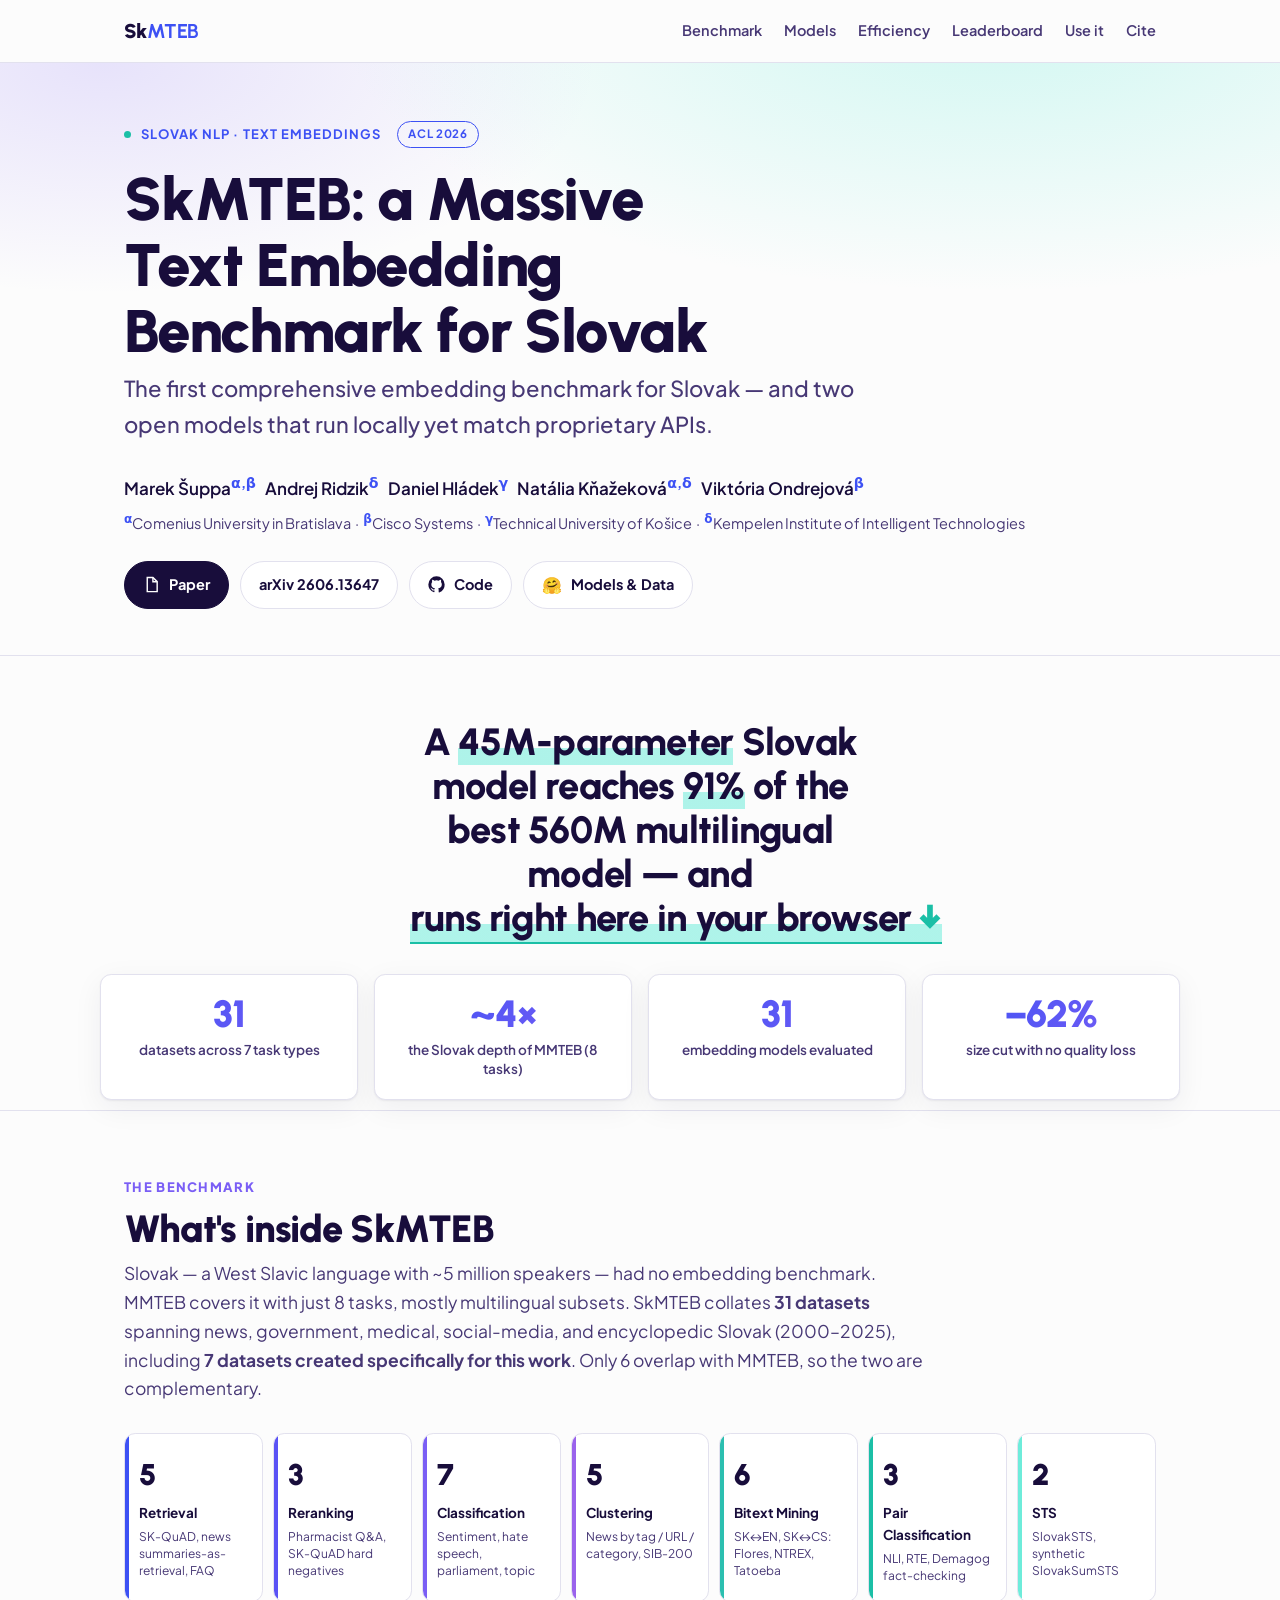
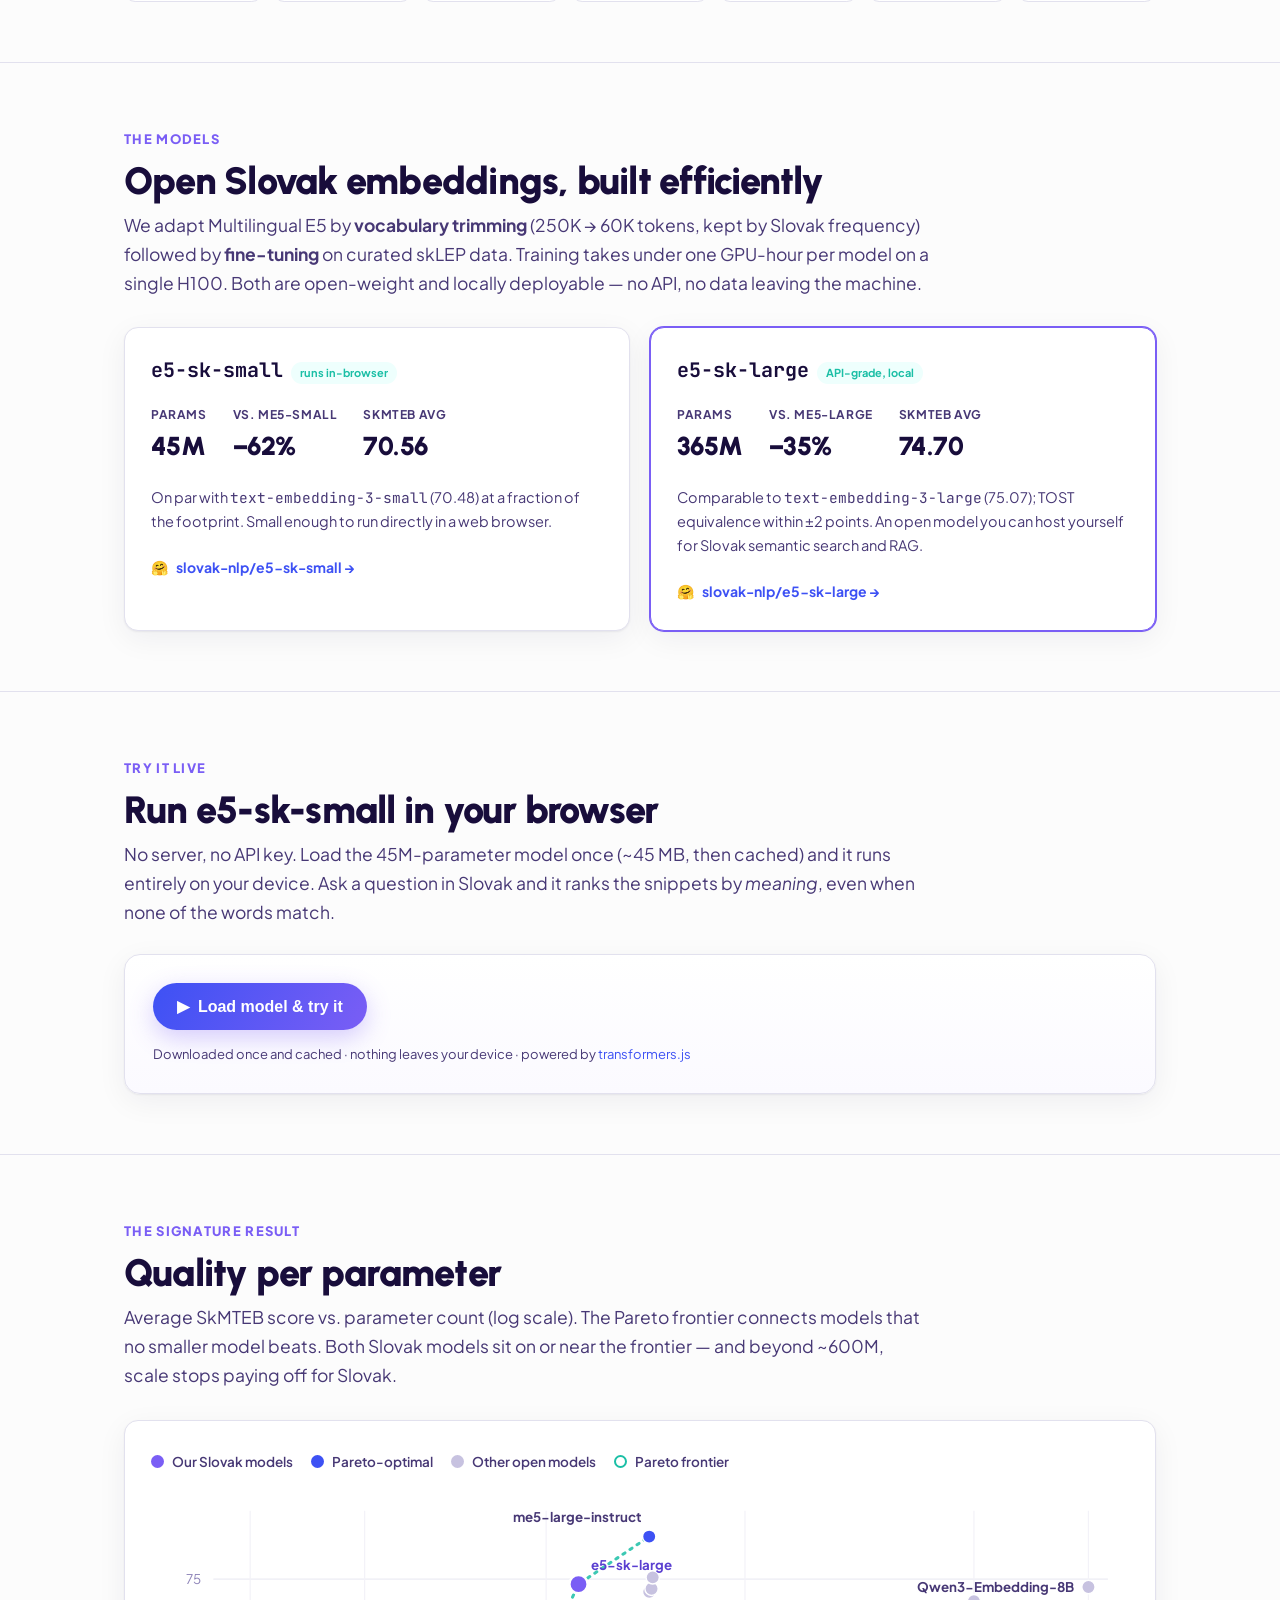
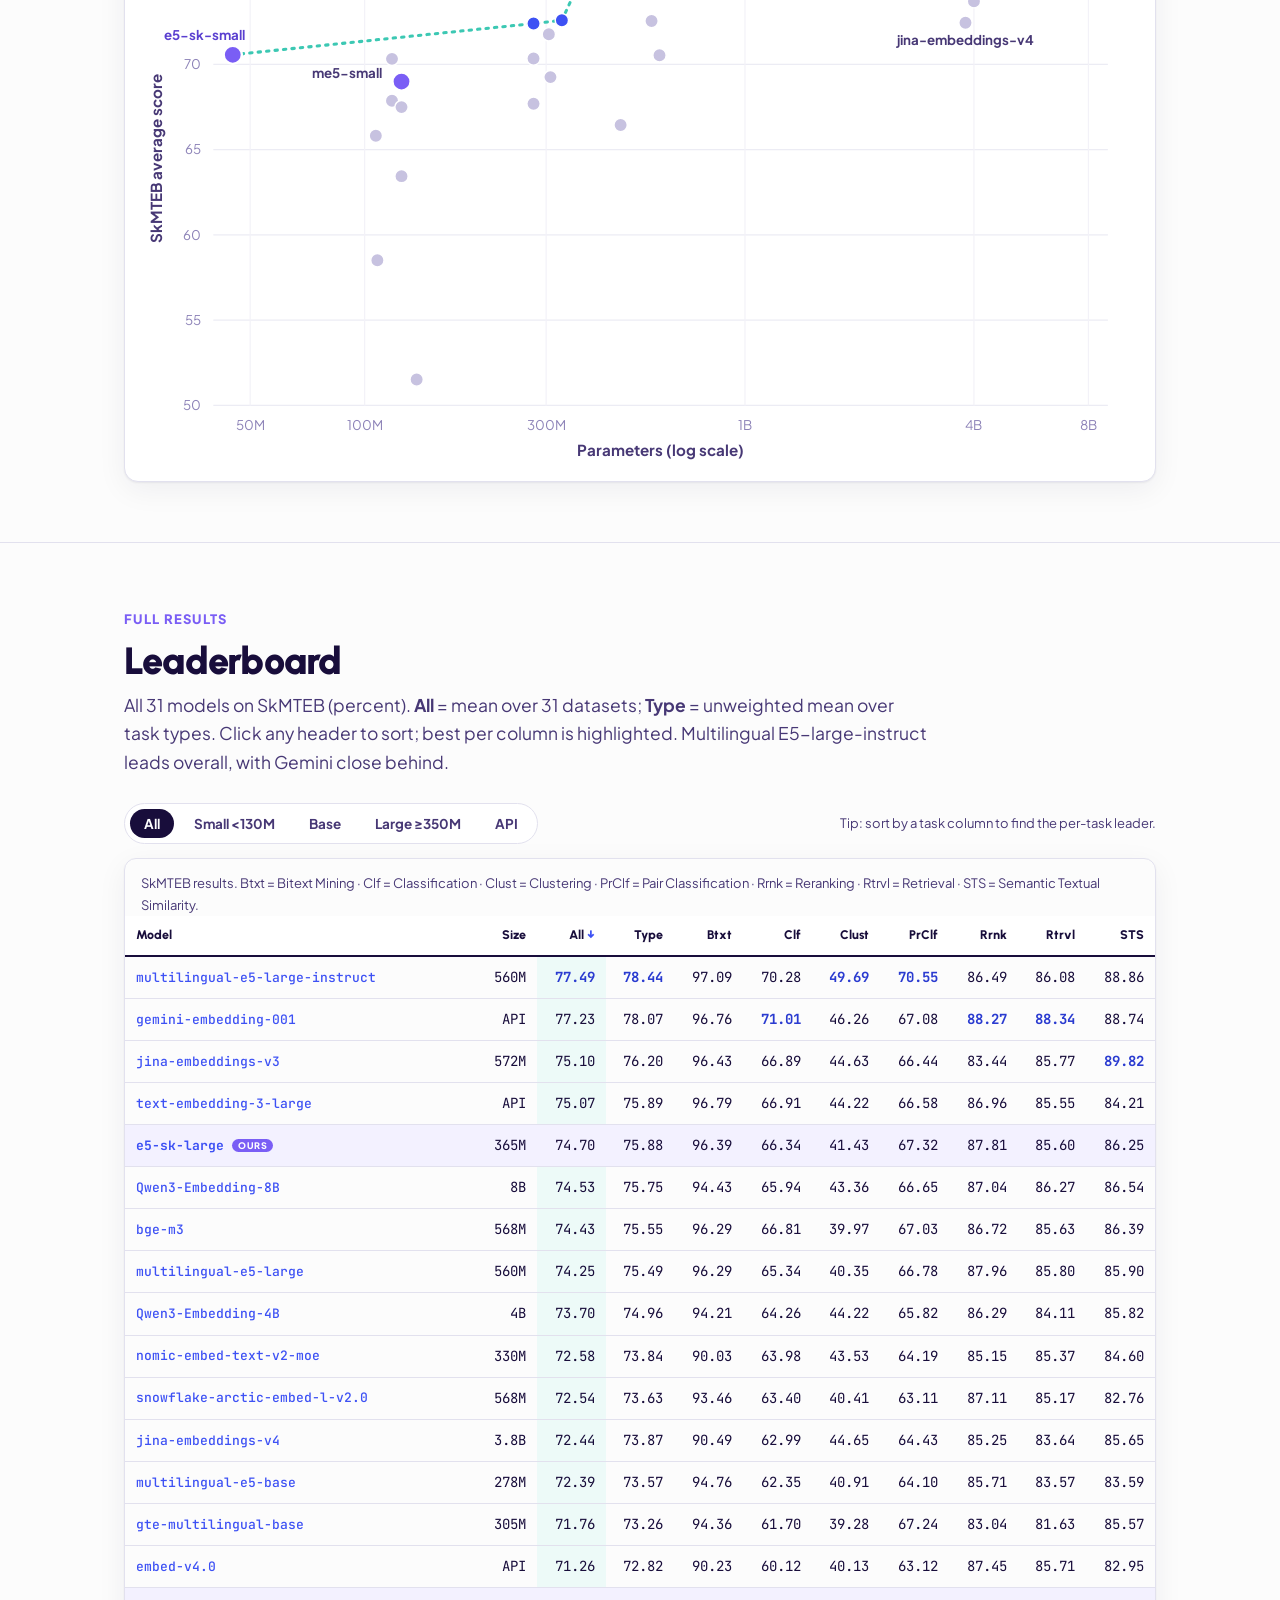
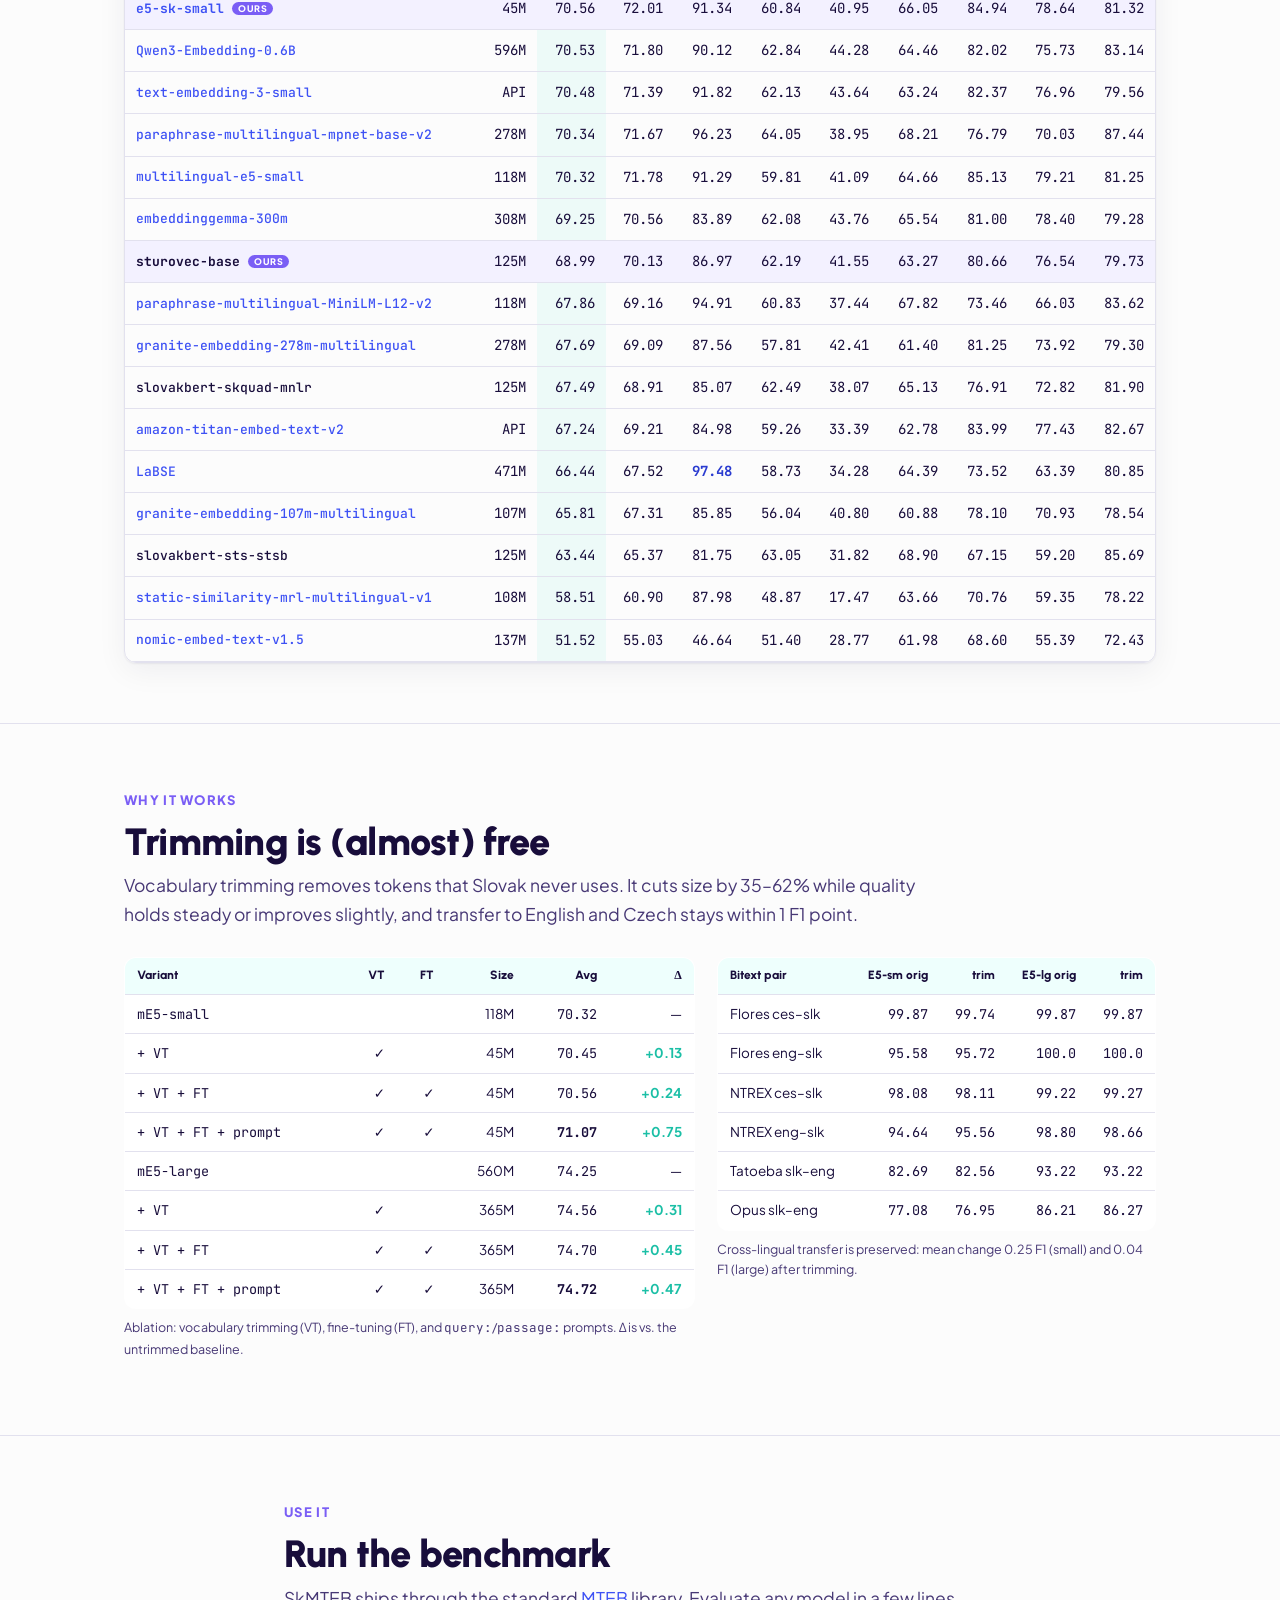
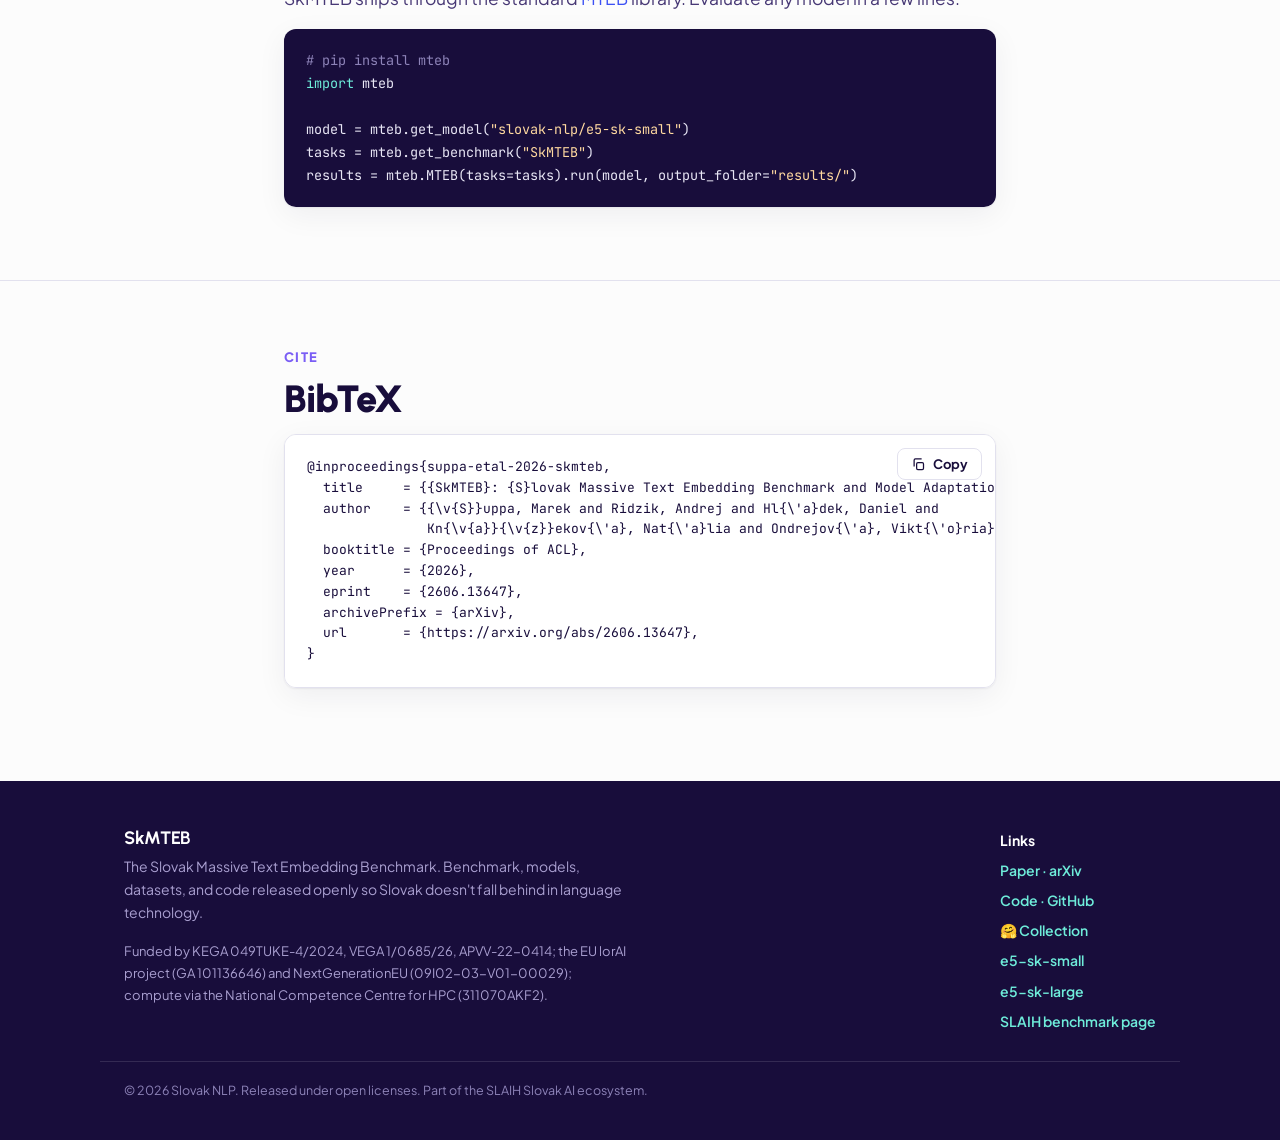
==== commit 92ecc6dc: "feat: turn the browser claim into a demo invitation The thesis line asserted the 45M model "runs in " ====
--- a/index.html
+++ b/index.html
@@ -102,6 +102,13 @@
 .thesis{padding:64px 0 10px; text-align:center}
 .thesis-lead{font-size:clamp(24px,3.6vw,38px); font-family:Urbanist; font-weight:800; letter-spacing:-.02em; max-width:20ch; margin:0 auto; line-height:1.16; text-wrap:balance}
 .thesis-lead .hl{background:linear-gradient(transparent 62%, rgba(110,236,218,.55) 62%)}
+.thesis-cta{color:var(--ink); text-decoration:none; white-space:nowrap; cursor:pointer;
+  background:linear-gradient(transparent 62%, rgba(110,236,218,.55) 62%); background-size:100% 100%;
+  border-bottom:2px solid var(--mint-deep); padding-bottom:1px; transition:color .15s}
+.thesis-cta .arr{display:inline-block; margin-left:.18em; color:var(--mint-deep); font-weight:900;
+  transition:transform .2s ease}
+.thesis-cta:hover{color:var(--mint-deep); text-decoration:none}
+.thesis-cta:hover .arr{transform:translateY(4px)}
 .stat-grid{display:grid; grid-template-columns:repeat(4,1fr); gap:16px; margin-top:34px}
 @media(max-width:760px){.stat-grid{grid-template-columns:repeat(2,1fr)}}
 .stat{background:#fff; border:1px solid var(--border); border-radius:var(--radius); padding:20px 18px; box-shadow:var(--shadow)}
@@ -324,7 +331,7 @@
 
 <!-- THESIS -->
 <div class="wrap thesis">
-  <p class="thesis-lead">A <span class="hl">45M-parameter</span> Slovak model reaches <span class="hl">91%</span> of the best 560M multilingual model — and runs in your browser.</p>
+  <p class="thesis-lead">A <span class="hl">45M-parameter</span> Slovak model reaches <span class="hl">91%</span> of the best 560M multilingual model — and <a class="thesis-cta" href="#demo">runs right here in your browser<span class="arr">↓</span></a></p>
   <div class="stat-grid">
     <div class="stat"><div class="num">31</div><div class="lbl">datasets across 7 task types</div></div>
     <div class="stat"><div class="num">~4×</div><div class="lbl">the Slovak depth of MMTEB (8 tasks)</div></div>
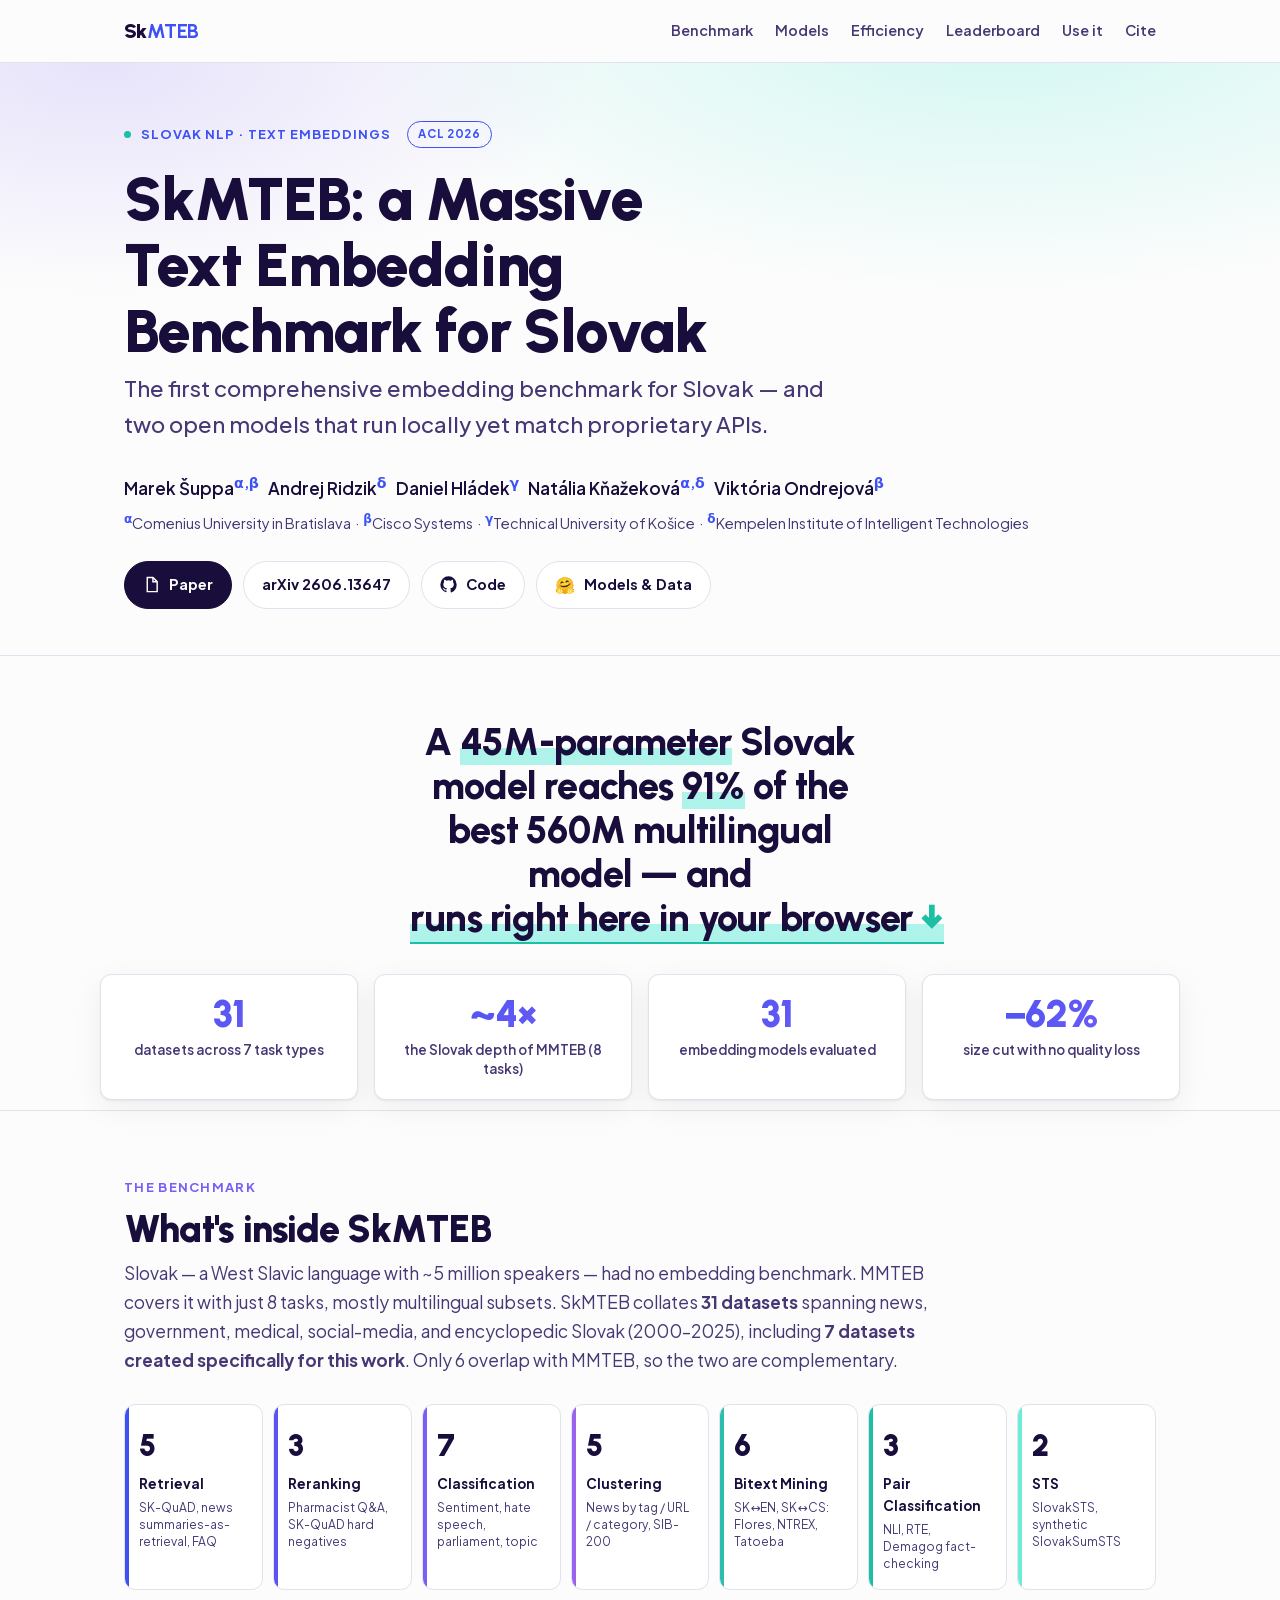
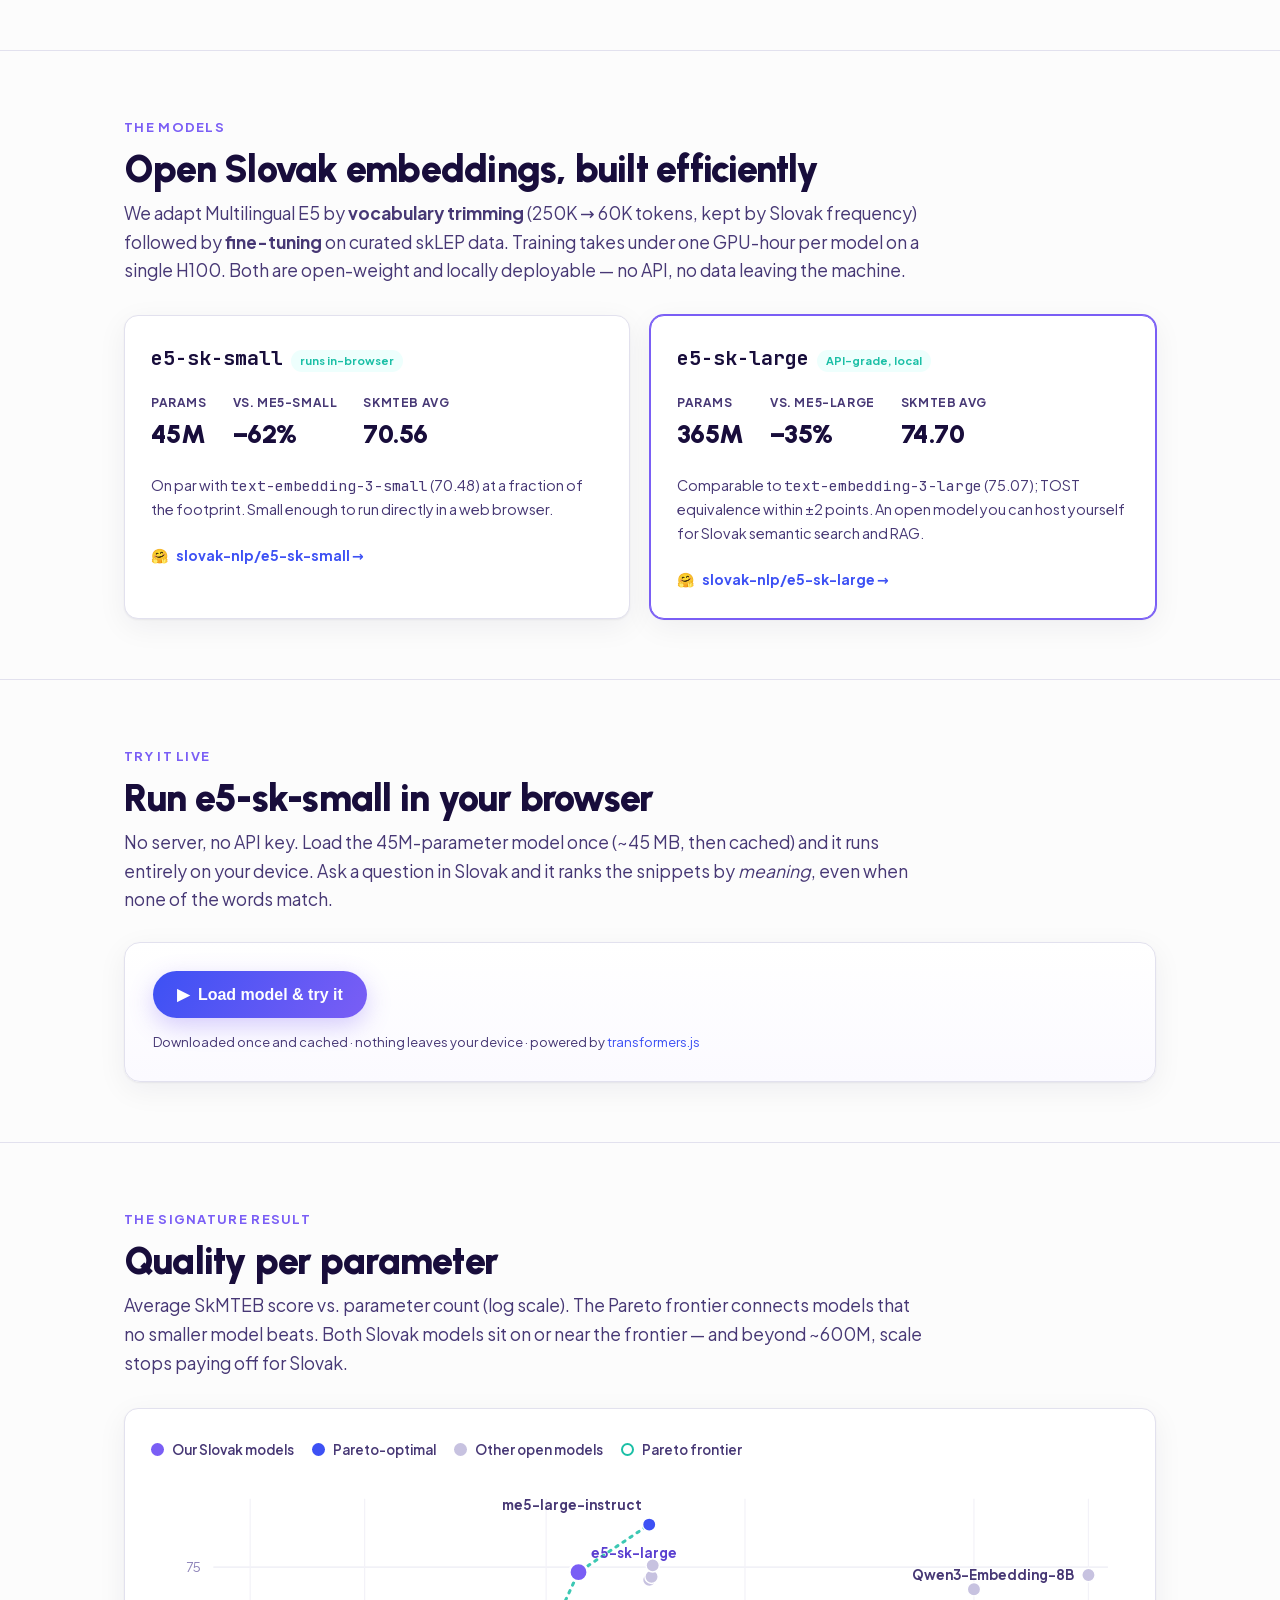
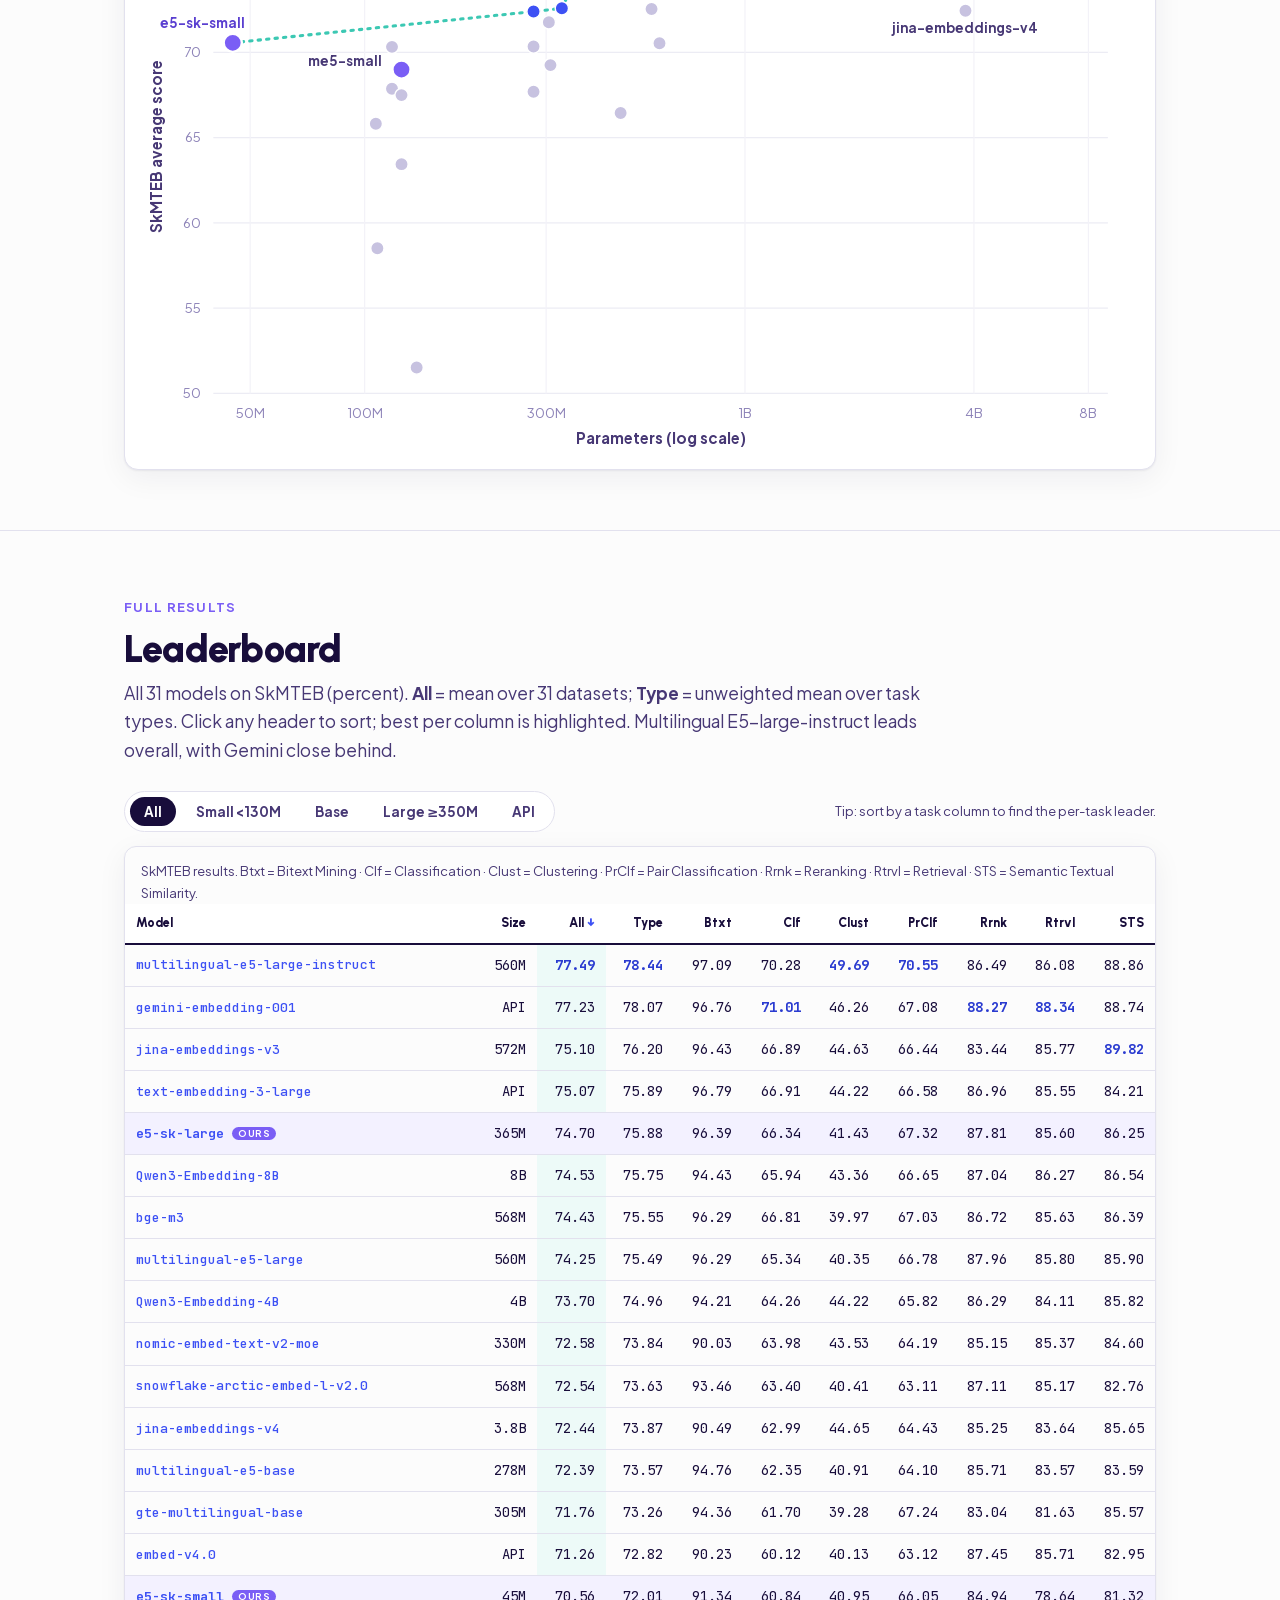
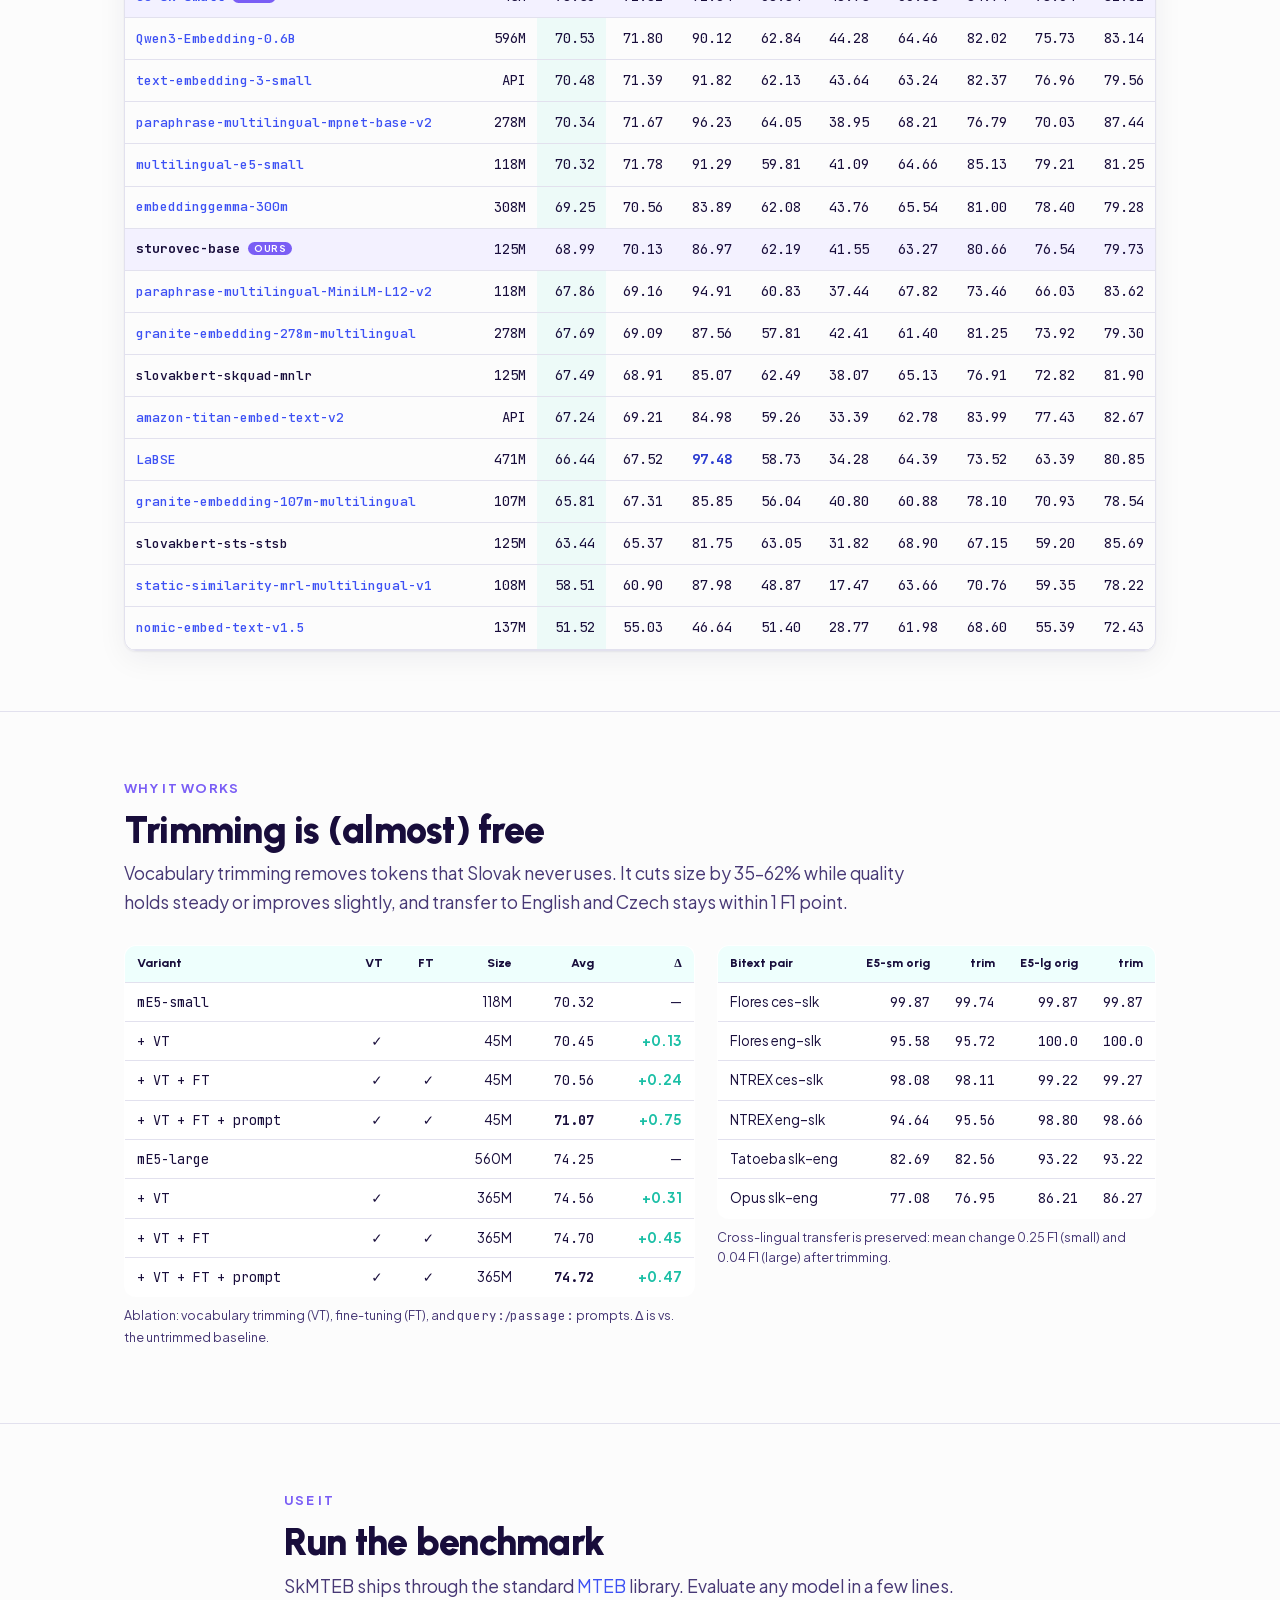
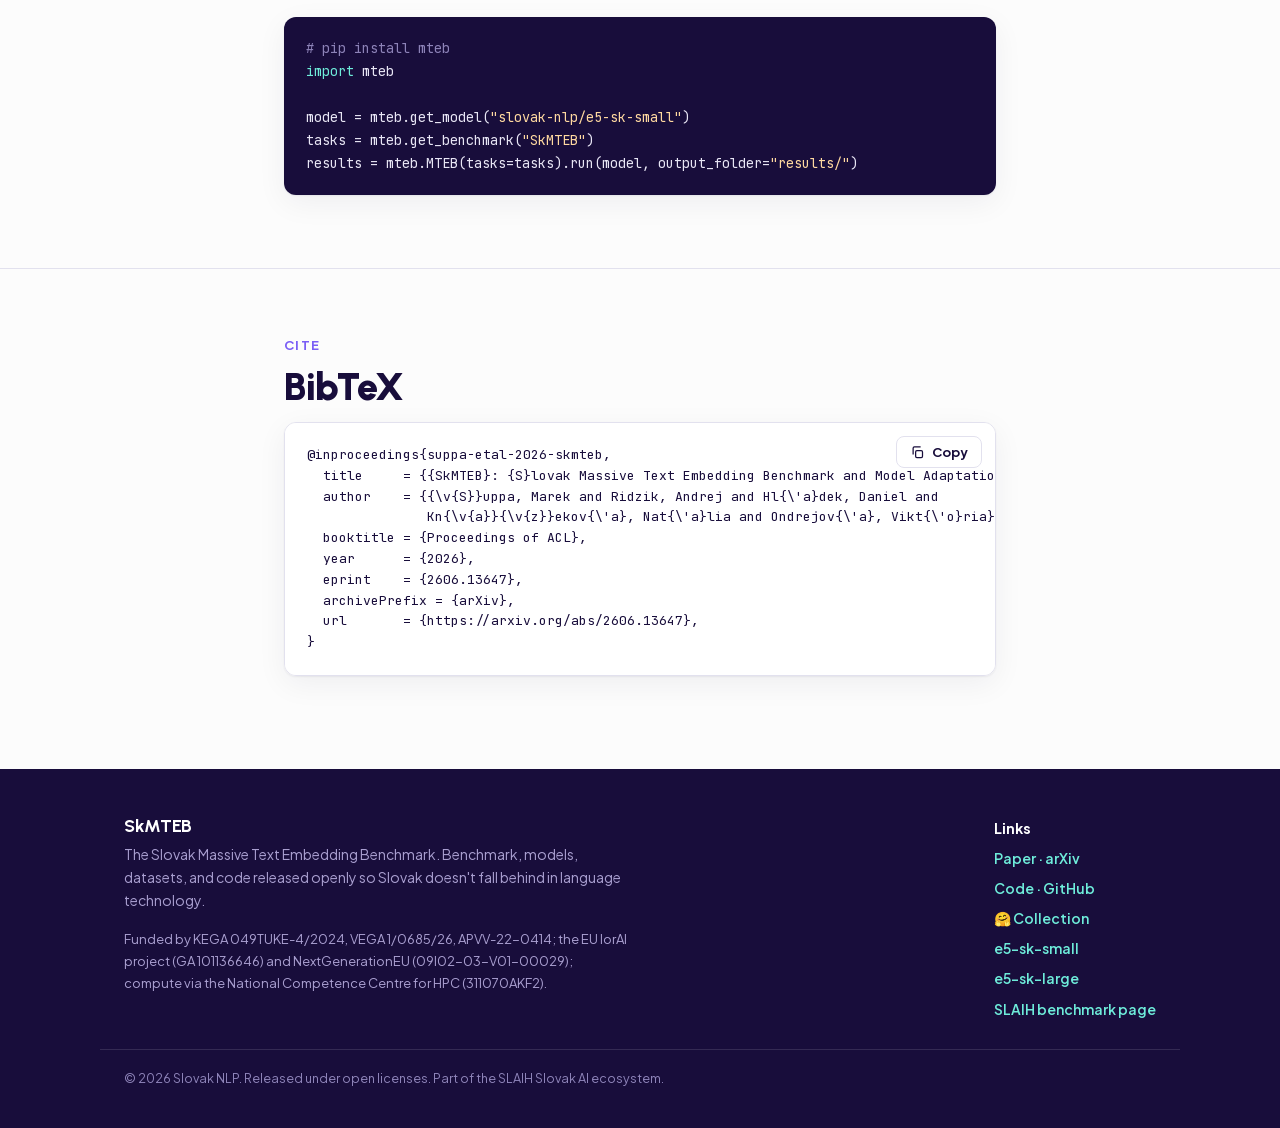
==== commit bab922f6: "fix: self-host web fonts instead of Google Fonts Previously the page loaded Urbanist, Plus Jakarta S" ====
--- a/index.html
+++ b/index.html
@@ -27,9 +27,7 @@
 <meta name="citation_arxiv_id" content="2606.13647">
 <meta name="citation_pdf_url" content="https://arxiv.org/pdf/2606.13647">
 
-<link rel="preconnect" href="https://fonts.googleapis.com">
-<link rel="preconnect" href="https://fonts.gstatic.com" crossorigin>
-<link href="https://fonts.googleapis.com/css2?family=Urbanist:wght@500;600;700;800;900&family=Plus+Jakarta+Sans:wght@400;500;600;700&family=JetBrains+Mono:wght@400;500;700&display=swap" rel="stylesheet">
+<link href="fonts/fonts.css" rel="stylesheet">
 
 <style>
 :root{
--- a/fonts/fonts.css
+++ b/fonts/fonts.css
@@ -0,0 +1,216 @@
+/* latin-ext */
+@font-face {
+  font-family: 'JetBrains Mono';
+  font-style: normal;
+  font-weight: 400;
+  font-display: swap;
+  src: url(jetbrains-mono-normal-latin-ext-0.woff2) format('woff2');
+  unicode-range: U+0100-02BA, U+02BD-02C5, U+02C7-02CC, U+02CE-02D7, U+02DD-02FF, U+0304, U+0308, U+0329, U+1D00-1DBF, U+1E00-1E9F, U+1EF2-1EFF, U+2020, U+20A0-20AB, U+20AD-20C4, U+2113, U+2C60-2C7F, U+A720-A7FF;
+}
+/* latin */
+@font-face {
+  font-family: 'JetBrains Mono';
+  font-style: normal;
+  font-weight: 400;
+  font-display: swap;
+  src: url(jetbrains-mono-normal-latin-1.woff2) format('woff2');
+  unicode-range: U+0000-00FF, U+0131, U+0152-0153, U+02BB-02BC, U+02C6, U+02DA, U+02DC, U+0304, U+0308, U+0329, U+2000-206F, U+20AC, U+2122, U+2191, U+2193, U+2212, U+2215, U+FEFF, U+FFFD;
+}
+/* latin-ext */
+@font-face {
+  font-family: 'JetBrains Mono';
+  font-style: normal;
+  font-weight: 500;
+  font-display: swap;
+  src: url(jetbrains-mono-normal-latin-ext-0.woff2) format('woff2');
+  unicode-range: U+0100-02BA, U+02BD-02C5, U+02C7-02CC, U+02CE-02D7, U+02DD-02FF, U+0304, U+0308, U+0329, U+1D00-1DBF, U+1E00-1E9F, U+1EF2-1EFF, U+2020, U+20A0-20AB, U+20AD-20C4, U+2113, U+2C60-2C7F, U+A720-A7FF;
+}
+/* latin */
+@font-face {
+  font-family: 'JetBrains Mono';
+  font-style: normal;
+  font-weight: 500;
+  font-display: swap;
+  src: url(jetbrains-mono-normal-latin-1.woff2) format('woff2');
+  unicode-range: U+0000-00FF, U+0131, U+0152-0153, U+02BB-02BC, U+02C6, U+02DA, U+02DC, U+0304, U+0308, U+0329, U+2000-206F, U+20AC, U+2122, U+2191, U+2193, U+2212, U+2215, U+FEFF, U+FFFD;
+}
+/* latin-ext */
+@font-face {
+  font-family: 'JetBrains Mono';
+  font-style: normal;
+  font-weight: 700;
+  font-display: swap;
+  src: url(jetbrains-mono-normal-latin-ext-0.woff2) format('woff2');
+  unicode-range: U+0100-02BA, U+02BD-02C5, U+02C7-02CC, U+02CE-02D7, U+02DD-02FF, U+0304, U+0308, U+0329, U+1D00-1DBF, U+1E00-1E9F, U+1EF2-1EFF, U+2020, U+20A0-20AB, U+20AD-20C4, U+2113, U+2C60-2C7F, U+A720-A7FF;
+}
+/* latin */
+@font-face {
+  font-family: 'JetBrains Mono';
+  font-style: normal;
+  font-weight: 700;
+  font-display: swap;
+  src: url(jetbrains-mono-normal-latin-1.woff2) format('woff2');
+  unicode-range: U+0000-00FF, U+0131, U+0152-0153, U+02BB-02BC, U+02C6, U+02DA, U+02DC, U+0304, U+0308, U+0329, U+2000-206F, U+20AC, U+2122, U+2191, U+2193, U+2212, U+2215, U+FEFF, U+FFFD;
+}
+/* latin-ext */
+@font-face {
+  font-family: 'Plus Jakarta Sans';
+  font-style: normal;
+  font-weight: 400;
+  font-display: swap;
+  src: url(plus-jakarta-sans-normal-latin-ext-2.woff2) format('woff2');
+  unicode-range: U+0100-02BA, U+02BD-02C5, U+02C7-02CC, U+02CE-02D7, U+02DD-02FF, U+0304, U+0308, U+0329, U+1D00-1DBF, U+1E00-1E9F, U+1EF2-1EFF, U+2020, U+20A0-20AB, U+20AD-20C4, U+2113, U+2C60-2C7F, U+A720-A7FF;
+}
+/* latin */
+@font-face {
+  font-family: 'Plus Jakarta Sans';
+  font-style: normal;
+  font-weight: 400;
+  font-display: swap;
+  src: url(plus-jakarta-sans-normal-latin-3.woff2) format('woff2');
+  unicode-range: U+0000-00FF, U+0131, U+0152-0153, U+02BB-02BC, U+02C6, U+02DA, U+02DC, U+0304, U+0308, U+0329, U+2000-206F, U+20AC, U+2122, U+2191, U+2193, U+2212, U+2215, U+FEFF, U+FFFD;
+}
+/* latin-ext */
+@font-face {
+  font-family: 'Plus Jakarta Sans';
+  font-style: normal;
+  font-weight: 500;
+  font-display: swap;
+  src: url(plus-jakarta-sans-normal-latin-ext-2.woff2) format('woff2');
+  unicode-range: U+0100-02BA, U+02BD-02C5, U+02C7-02CC, U+02CE-02D7, U+02DD-02FF, U+0304, U+0308, U+0329, U+1D00-1DBF, U+1E00-1E9F, U+1EF2-1EFF, U+2020, U+20A0-20AB, U+20AD-20C4, U+2113, U+2C60-2C7F, U+A720-A7FF;
+}
+/* latin */
+@font-face {
+  font-family: 'Plus Jakarta Sans';
+  font-style: normal;
+  font-weight: 500;
+  font-display: swap;
+  src: url(plus-jakarta-sans-normal-latin-3.woff2) format('woff2');
+  unicode-range: U+0000-00FF, U+0131, U+0152-0153, U+02BB-02BC, U+02C6, U+02DA, U+02DC, U+0304, U+0308, U+0329, U+2000-206F, U+20AC, U+2122, U+2191, U+2193, U+2212, U+2215, U+FEFF, U+FFFD;
+}
+/* latin-ext */
+@font-face {
+  font-family: 'Plus Jakarta Sans';
+  font-style: normal;
+  font-weight: 600;
+  font-display: swap;
+  src: url(plus-jakarta-sans-normal-latin-ext-2.woff2) format('woff2');
+  unicode-range: U+0100-02BA, U+02BD-02C5, U+02C7-02CC, U+02CE-02D7, U+02DD-02FF, U+0304, U+0308, U+0329, U+1D00-1DBF, U+1E00-1E9F, U+1EF2-1EFF, U+2020, U+20A0-20AB, U+20AD-20C4, U+2113, U+2C60-2C7F, U+A720-A7FF;
+}
+/* latin */
+@font-face {
+  font-family: 'Plus Jakarta Sans';
+  font-style: normal;
+  font-weight: 600;
+  font-display: swap;
+  src: url(plus-jakarta-sans-normal-latin-3.woff2) format('woff2');
+  unicode-range: U+0000-00FF, U+0131, U+0152-0153, U+02BB-02BC, U+02C6, U+02DA, U+02DC, U+0304, U+0308, U+0329, U+2000-206F, U+20AC, U+2122, U+2191, U+2193, U+2212, U+2215, U+FEFF, U+FFFD;
+}
+/* latin-ext */
+@font-face {
+  font-family: 'Plus Jakarta Sans';
+  font-style: normal;
+  font-weight: 700;
+  font-display: swap;
+  src: url(plus-jakarta-sans-normal-latin-ext-2.woff2) format('woff2');
+  unicode-range: U+0100-02BA, U+02BD-02C5, U+02C7-02CC, U+02CE-02D7, U+02DD-02FF, U+0304, U+0308, U+0329, U+1D00-1DBF, U+1E00-1E9F, U+1EF2-1EFF, U+2020, U+20A0-20AB, U+20AD-20C4, U+2113, U+2C60-2C7F, U+A720-A7FF;
+}
+/* latin */
+@font-face {
+  font-family: 'Plus Jakarta Sans';
+  font-style: normal;
+  font-weight: 700;
+  font-display: swap;
+  src: url(plus-jakarta-sans-normal-latin-3.woff2) format('woff2');
+  unicode-range: U+0000-00FF, U+0131, U+0152-0153, U+02BB-02BC, U+02C6, U+02DA, U+02DC, U+0304, U+0308, U+0329, U+2000-206F, U+20AC, U+2122, U+2191, U+2193, U+2212, U+2215, U+FEFF, U+FFFD;
+}
+/* latin-ext */
+@font-face {
+  font-family: 'Urbanist';
+  font-style: normal;
+  font-weight: 500;
+  font-display: swap;
+  src: url(urbanist-normal-latin-ext-4.woff2) format('woff2');
+  unicode-range: U+0100-02BA, U+02BD-02C5, U+02C7-02CC, U+02CE-02D7, U+02DD-02FF, U+0304, U+0308, U+0329, U+1D00-1DBF, U+1E00-1E9F, U+1EF2-1EFF, U+2020, U+20A0-20AB, U+20AD-20C4, U+2113, U+2C60-2C7F, U+A720-A7FF;
+}
+/* latin */
+@font-face {
+  font-family: 'Urbanist';
+  font-style: normal;
+  font-weight: 500;
+  font-display: swap;
+  src: url(urbanist-normal-latin-5.woff2) format('woff2');
+  unicode-range: U+0000-00FF, U+0131, U+0152-0153, U+02BB-02BC, U+02C6, U+02DA, U+02DC, U+0304, U+0308, U+0329, U+2000-206F, U+20AC, U+2122, U+2191, U+2193, U+2212, U+2215, U+FEFF, U+FFFD;
+}
+/* latin-ext */
+@font-face {
+  font-family: 'Urbanist';
+  font-style: normal;
+  font-weight: 600;
+  font-display: swap;
+  src: url(urbanist-normal-latin-ext-4.woff2) format('woff2');
+  unicode-range: U+0100-02BA, U+02BD-02C5, U+02C7-02CC, U+02CE-02D7, U+02DD-02FF, U+0304, U+0308, U+0329, U+1D00-1DBF, U+1E00-1E9F, U+1EF2-1EFF, U+2020, U+20A0-20AB, U+20AD-20C4, U+2113, U+2C60-2C7F, U+A720-A7FF;
+}
+/* latin */
+@font-face {
+  font-family: 'Urbanist';
+  font-style: normal;
+  font-weight: 600;
+  font-display: swap;
+  src: url(urbanist-normal-latin-5.woff2) format('woff2');
+  unicode-range: U+0000-00FF, U+0131, U+0152-0153, U+02BB-02BC, U+02C6, U+02DA, U+02DC, U+0304, U+0308, U+0329, U+2000-206F, U+20AC, U+2122, U+2191, U+2193, U+2212, U+2215, U+FEFF, U+FFFD;
+}
+/* latin-ext */
+@font-face {
+  font-family: 'Urbanist';
+  font-style: normal;
+  font-weight: 700;
+  font-display: swap;
+  src: url(urbanist-normal-latin-ext-4.woff2) format('woff2');
+  unicode-range: U+0100-02BA, U+02BD-02C5, U+02C7-02CC, U+02CE-02D7, U+02DD-02FF, U+0304, U+0308, U+0329, U+1D00-1DBF, U+1E00-1E9F, U+1EF2-1EFF, U+2020, U+20A0-20AB, U+20AD-20C4, U+2113, U+2C60-2C7F, U+A720-A7FF;
+}
+/* latin */
+@font-face {
+  font-family: 'Urbanist';
+  font-style: normal;
+  font-weight: 700;
+  font-display: swap;
+  src: url(urbanist-normal-latin-5.woff2) format('woff2');
+  unicode-range: U+0000-00FF, U+0131, U+0152-0153, U+02BB-02BC, U+02C6, U+02DA, U+02DC, U+0304, U+0308, U+0329, U+2000-206F, U+20AC, U+2122, U+2191, U+2193, U+2212, U+2215, U+FEFF, U+FFFD;
+}
+/* latin-ext */
+@font-face {
+  font-family: 'Urbanist';
+  font-style: normal;
+  font-weight: 800;
+  font-display: swap;
+  src: url(urbanist-normal-latin-ext-4.woff2) format('woff2');
+  unicode-range: U+0100-02BA, U+02BD-02C5, U+02C7-02CC, U+02CE-02D7, U+02DD-02FF, U+0304, U+0308, U+0329, U+1D00-1DBF, U+1E00-1E9F, U+1EF2-1EFF, U+2020, U+20A0-20AB, U+20AD-20C4, U+2113, U+2C60-2C7F, U+A720-A7FF;
+}
+/* latin */
+@font-face {
+  font-family: 'Urbanist';
+  font-style: normal;
+  font-weight: 800;
+  font-display: swap;
+  src: url(urbanist-normal-latin-5.woff2) format('woff2');
+  unicode-range: U+0000-00FF, U+0131, U+0152-0153, U+02BB-02BC, U+02C6, U+02DA, U+02DC, U+0304, U+0308, U+0329, U+2000-206F, U+20AC, U+2122, U+2191, U+2193, U+2212, U+2215, U+FEFF, U+FFFD;
+}
+/* latin-ext */
+@font-face {
+  font-family: 'Urbanist';
+  font-style: normal;
+  font-weight: 900;
+  font-display: swap;
+  src: url(urbanist-normal-latin-ext-4.woff2) format('woff2');
+  unicode-range: U+0100-02BA, U+02BD-02C5, U+02C7-02CC, U+02CE-02D7, U+02DD-02FF, U+0304, U+0308, U+0329, U+1D00-1DBF, U+1E00-1E9F, U+1EF2-1EFF, U+2020, U+20A0-20AB, U+20AD-20C4, U+2113, U+2C60-2C7F, U+A720-A7FF;
+}
+/* latin */
+@font-face {
+  font-family: 'Urbanist';
+  font-style: normal;
+  font-weight: 900;
+  font-display: swap;
+  src: url(urbanist-normal-latin-5.woff2) format('woff2');
+  unicode-range: U+0000-00FF, U+0131, U+0152-0153, U+02BB-02BC, U+02C6, U+02DA, U+02DC, U+0304, U+0308, U+0329, U+2000-206F, U+20AC, U+2122, U+2191, U+2193, U+2212, U+2215, U+FEFF, U+FFFD;
+}
